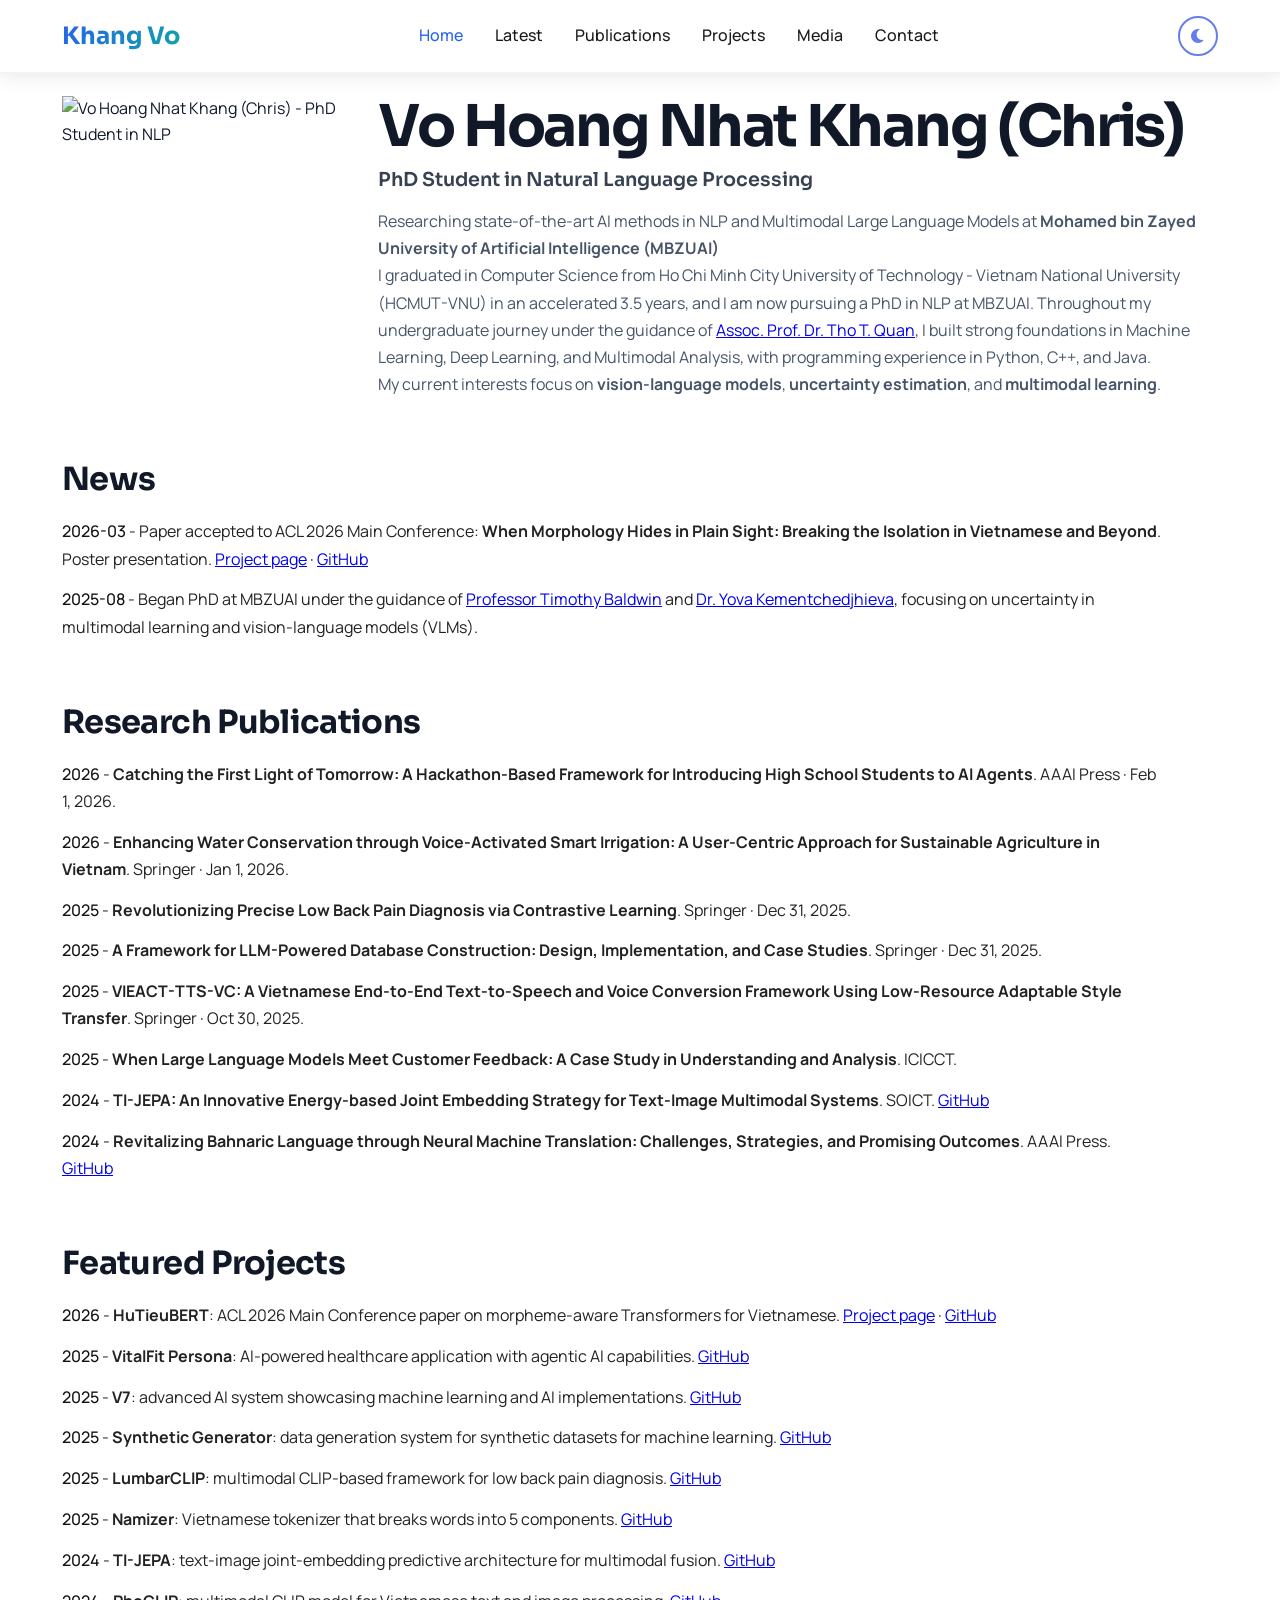
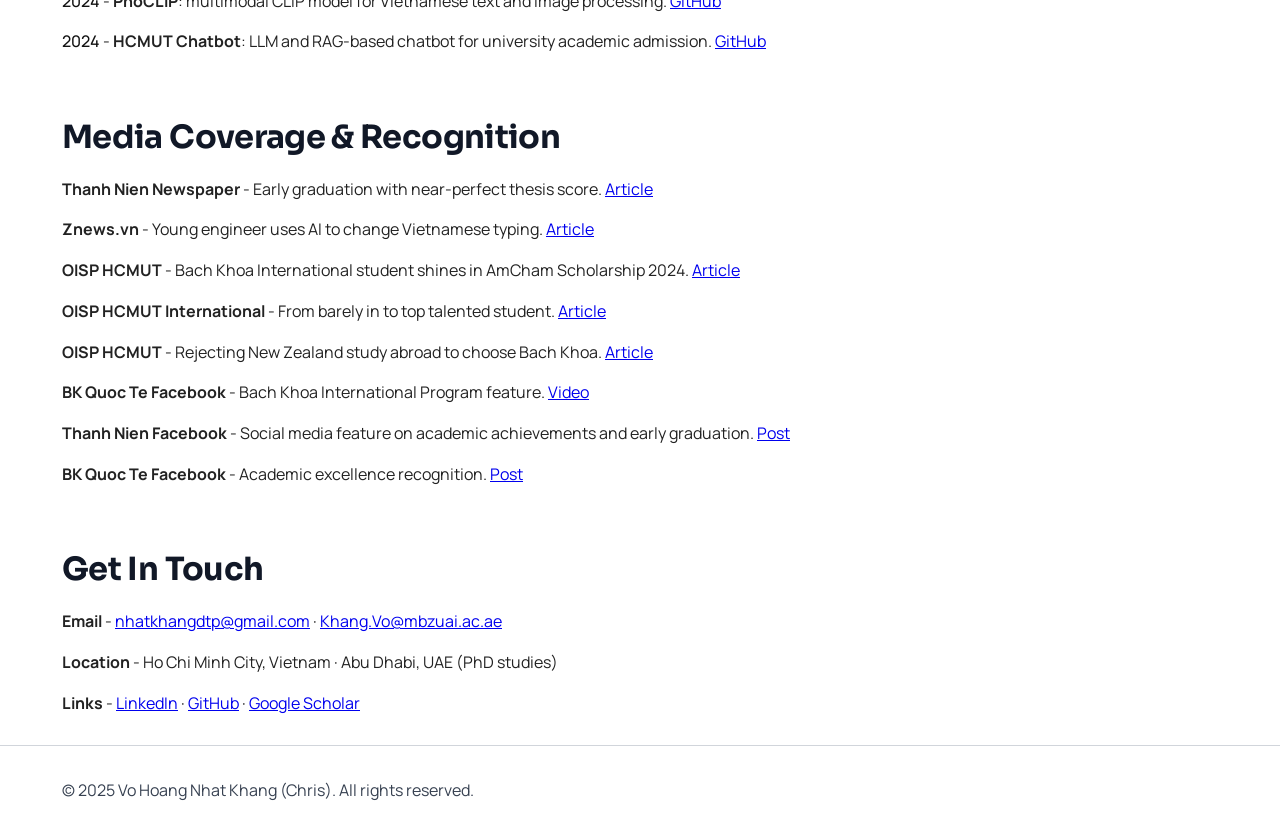
==== index.html @ 2b17ecf1 "delete: styles" ====
<!DOCTYPE html>
<html lang="en">
<head>
    <meta charset="UTF-8">
    <meta name="viewport" content="width=device-width, initial-scale=1.0">
    <title>Vo Hoang Nhat Khang (Chris) - PhD Student in NLP</title>
    <meta name="description" content="PhD Student in Natural Language Processing at MBZUAI. Research in NLP, Multimodal AI, and Large Language Models.">
    
    <!-- Favicon -->
    <link rel="icon" type="image/svg+xml" href="favicon.svg">
    <link rel="icon" type="image/x-icon" href="favicon.ico">
    <link rel="apple-touch-icon" href="favicon.svg">
    <link rel="stylesheet" href="assets/css/styles.css?v=20260411a">
    <link href="https://fonts.googleapis.com/css2?family=Manrope:wght@400;500;600;700;800&family=Sora:wght@500;600;700;800&display=swap" rel="stylesheet">
    <link rel="stylesheet" href="https://cdnjs.cloudflare.com/ajax/libs/font-awesome/6.0.0/css/all.min.css">
</head>
<body>
    <!-- Scroll Progress Bar -->
    <div class="scroll-progress">
        <div class="scroll-progress-bar"></div>
    </div>

    <!-- Navigation -->
    <nav class="navbar">
        <div class="nav-container">
            <div class="nav-logo">
                <a href="#home">Khang Vo</a>
            </div>
            <ul class="nav-menu">
                <li><a href="#home">Home</a></li>
                <li><a href="#latest">Latest</a></li>
                <li><a href="#publications">Publications</a></li>
                <li><a href="#projects">Projects</a></li>
                <li><a href="#media">Media</a></li>
                <li><a href="#contact">Contact</a></li>
            </ul>
            <div class="nav-controls">
                <button class="theme-toggle" id="theme-toggle" aria-label="Toggle dark mode" title="Toggle dark mode">
                    <i class="fas fa-moon"></i>
                </button>
                <div class="hamburger">
                    <span></span>
                    <span></span>
                    <span></span>
                </div>
            </div>
        </div>
    </nav>

    <!-- Hero Section -->
    <section id="home" class="hero">
        <div class="animated-bg"></div>
        <div class="floating-particles"></div>
        <div class="hero-container">
            <div class="hero-image">
                <div class="avatar-container">
                    <img src="assets/img/images/avatar.jpg" alt="Vo Hoang Nhat Khang (Chris) - PhD Student in NLP" class="hero-avatar">
                    <div class="avatar-glow"></div>
                </div>
            </div>
            <div class="hero-content hero-content-panel">
                <h1 class="hero-title" data-text="Vo Hoang Nhat Khang (Chris)">Vo Hoang Nhat Khang (Chris)</h1>
                <h2 class="hero-subtitle">PhD Student in Natural Language Processing</h2>
                <p class="hero-description">
                    Researching state-of-the-art AI methods in NLP and Multimodal Large Language Models at 
                    <strong>Mohamed bin Zayed University of Artificial Intelligence (MBZUAI)</strong>
                </p>
                <p class="hero-description">
                    I graduated in Computer Science from Ho Chi Minh City University of Technology - Vietnam National University
                    (HCMUT-VNU) in an accelerated 3.5 years, and I am now pursuing a PhD in NLP at MBZUAI.
                    Throughout my undergraduate journey under the guidance of
                    <a href="https://ieeexplore.ieee.org/author/37540326900" target="_blank" rel="noopener">Assoc. Prof. Dr. Tho T. Quan</a>,
                    I built strong foundations in Machine Learning, Deep Learning, and Multimodal Analysis, with programming experience in Python, C++, and Java.
                </p>
                <p class="hero-description">
                    My current interests focus on <strong>vision-language models</strong>, <strong>uncertainty estimation</strong>,
                    and <strong>multimodal learning</strong>.
                </p>
            </div>
        </div>
    </section>

    <!-- Latest Section -->
    <section id="latest" class="latest">
        <div class="container">
            <h2 class="section-title">News</h2>
            <div class="latest-list">
                <p class="latest-line"><span class="latest-date">2026-03</span> - Paper accepted to ACL 2026 Main Conference: <strong>When Morphology Hides in Plain Sight: Breaking the Isolation in Vietnamese and Beyond</strong>. Poster presentation. <a href="projects/hutieubert.html">Project page</a> · <a href="https://github.com/nhatkhangcs/HuTieuBERT" target="_blank" rel="noopener">GitHub</a></p>
                <p class="latest-line"><span class="latest-date">2025-08</span> - Began PhD at MBZUAI under the guidance of <a href="https://mbzuai.ac.ae/study/faculty/timothy-baldwin/" target="_blank" rel="noopener">Professor Timothy Baldwin</a> and <a href="https://mbzuai.ac.ae/study/faculty/yova-kementchedjhieva/" target="_blank" rel="noopener">Dr. Yova Kementchedjhieva</a>, focusing on uncertainty in multimodal learning and vision-language models (VLMs).</p>
            </div>
        </div>
    </section>

    <!-- Publications Section -->
    <section id="publications" class="publications">
        <div class="container">
            <h2 class="section-title">Research Publications</h2>
            <div class="simple-list">
                <p class="simple-line"><span class="simple-date">2026</span> - <strong>Catching the First Light of Tomorrow: A Hackathon-Based Framework for Introducing High School Students to AI Agents</strong>. AAAI Press · Feb 1, 2026.</p>
                <p class="simple-line"><span class="simple-date">2026</span> - <strong>Enhancing Water Conservation through Voice-Activated Smart Irrigation: A User-Centric Approach for Sustainable Agriculture in Vietnam</strong>. Springer · Jan 1, 2026.</p>
                <p class="simple-line"><span class="simple-date">2025</span> - <strong>Revolutionizing Precise Low Back Pain Diagnosis via Contrastive Learning</strong>. Springer · Dec 31, 2025.</p>
                <p class="simple-line"><span class="simple-date">2025</span> - <strong>A Framework for LLM-Powered Database Construction: Design, Implementation, and Case Studies</strong>. Springer · Dec 31, 2025.</p>
                <p class="simple-line"><span class="simple-date">2025</span> - <strong>VIEACT-TTS-VC: A Vietnamese End-to-End Text-to-Speech and Voice Conversion Framework Using Low-Resource Adaptable Style Transfer</strong>. Springer · Oct 30, 2025.</p>
                <p class="simple-line"><span class="simple-date">2025</span> - <strong>When Large Language Models Meet Customer Feedback: A Case Study in Understanding and Analysis</strong>. ICICCT.</p>
                <p class="simple-line"><span class="simple-date">2024</span> - <strong>TI-JEPA: An Innovative Energy-based Joint Embedding Strategy for Text-Image Multimodal Systems</strong>. SOICT. <a href="https://github.com/nhatkhangcs/tijepa" target="_blank" rel="noopener">GitHub</a></p>
                <p class="simple-line"><span class="simple-date">2024</span> - <strong>Revitalizing Bahnaric Language through Neural Machine Translation: Challenges, Strategies, and Promising Outcomes</strong>. AAAI Press. <a href="https://github.com/nhatkhangcs/BARTViBa" target="_blank" rel="noopener">GitHub</a></p>
            </div>
        </div>
    </section>

    <!-- Projects Section -->
    <section id="projects" class="projects">
        <div class="container">
            <h2 class="section-title">Featured Projects</h2>
            <div class="simple-list">
                <p class="simple-line"><span class="simple-date">2026</span> - <strong>HuTieuBERT</strong>: ACL 2026 Main Conference paper on morpheme-aware Transformers for Vietnamese. <a href="projects/hutieubert.html">Project page</a> · <a href="https://github.com/nhatkhangcs/HuTieuBERT" target="_blank" rel="noopener">GitHub</a></p>
                <p class="simple-line"><span class="simple-date">2025</span> - <strong>VitalFit Persona</strong>: AI-powered healthcare application with agentic AI capabilities. <a href="https://github.com/nhatkhangcs/vitalfit-persona" target="_blank" rel="noopener">GitHub</a></p>
                <p class="simple-line"><span class="simple-date">2025</span> - <strong>V7</strong>: advanced AI system showcasing machine learning and AI implementations. <a href="https://github.com/nhatkhangcs/v7" target="_blank" rel="noopener">GitHub</a></p>
                <p class="simple-line"><span class="simple-date">2025</span> - <strong>Synthetic Generator</strong>: data generation system for synthetic datasets for machine learning. <a href="https://github.com/nhatkhangcs/synthetic_generator" target="_blank" rel="noopener">GitHub</a></p>
                <p class="simple-line"><span class="simple-date">2025</span> - <strong>LumbarCLIP</strong>: multimodal CLIP-based framework for low back pain diagnosis. <a href="https://github.com/nhatkhangcs/Lumbar-MedCLIP.git" target="_blank" rel="noopener">GitHub</a></p>
                <p class="simple-line"><span class="simple-date">2025</span> - <strong>Namizer</strong>: Vietnamese tokenizer that breaks words into 5 components. <a href="https://github.com/nhatkhangcs/namizer" target="_blank" rel="noopener">GitHub</a></p>
                <p class="simple-line"><span class="simple-date">2024</span> - <strong>TI-JEPA</strong>: text-image joint-embedding predictive architecture for multimodal fusion. <a href="https://github.com/nhatkhangcs/tijepa" target="_blank" rel="noopener">GitHub</a></p>
                <p class="simple-line"><span class="simple-date">2024</span> - <strong>PhoCLIP</strong>: multimodal CLIP model for Vietnamese text and image processing. <a href="https://github.com/nhatkhangcs/PhoCLIP.git" target="_blank" rel="noopener">GitHub</a></p>
                <p class="simple-line"><span class="simple-date">2024</span> - <strong>HCMUT Chatbot</strong>: LLM and RAG-based chatbot for university academic admission. <a href="https://github.com/nhatkhangcs/hcmut-chatbot.git" target="_blank" rel="noopener">GitHub</a></p>
            </div>
        </div>
    </section>

    <!-- Media Coverage Section -->
    <section id="media" class="media">
        <div class="container">
            <h2 class="section-title">Media Coverage & Recognition</h2>
            <div class="simple-list">
                <p class="simple-line"><strong>Thanh Nien Newspaper</strong> - Early graduation with near-perfect thesis score. <a href="https://thanhnien.vn/bi-quyet-tot-nghiep-som-voi-diem-luan-van-gan-tuyet-doi-cua-nam-sinh-bach-khoa-185250327191048008.htm" target="_blank" rel="noopener">Article</a></p>
                <p class="simple-line"><strong>Znews.vn</strong> - Young engineer uses AI to change Vietnamese typing. <a href="https://znews.vn/ky-su-tre-dung-ai-thay-doi-cach-go-tieng-viet-post1552246.html" target="_blank" rel="noopener">Article</a></p>
                <p class="simple-line"><strong>OISP HCMUT</strong> - Bach Khoa International student shines in AmCham Scholarship 2024. <a href="https://oisp.hcmut.edu.vn/cuoc-song-sinh-vien/sv-bach-khoa-quoc-te-toa-sang-chinh-phuc-hoc-bong-amcham-danh-gia-2024.html" target="_blank" rel="noopener">Article</a></p>
                <p class="simple-line"><strong>OISP HCMUT International</strong> - From barely in to top talented student. <a href="https://oisp.hcmut.edu.vn/en/featured/hcmut-last-minute-miracle-from-barely-in-to-top-talented-student.html" target="_blank" rel="noopener">Article</a></p>
                <p class="simple-line"><strong>OISP HCMUT</strong> - Rejecting New Zealand study abroad to choose Bach Khoa. <a href="https://oisp.hcmut.edu.vn/cuoc-song-sinh-vien/hoc-thuat-nghien-cuu-khoa-hoc/tu-choi-du-hoc-new-zealand-de-chon-hoc-bach-khoa.html" target="_blank" rel="noopener">Article</a></p>
                <p class="simple-line"><strong>BK Quoc Te Facebook</strong> - Bach Khoa International Program feature. <a href="https://www.facebook.com/bkquocte/videos/694291076817253" target="_blank" rel="noopener">Video</a></p>
                <p class="simple-line"><strong>Thanh Nien Facebook</strong> - Social media feature on academic achievements and early graduation. <a href="https://www.facebook.com/thanhnien/posts/pfbid02F6yN18sy3jfau5hc3PH6B5ryKMwdn1nfEK9CAxEwQJbZU9UdMbwHNqdnLcu3AoxRl" target="_blank" rel="noopener">Post</a></p>
                <p class="simple-line"><strong>BK Quoc Te Facebook</strong> - Academic excellence recognition. <a href="https://www.facebook.com/bkquocte/posts/pfbid02t2pxY7YS5hysxiBxfnH1YT3h8VyM76dcbBNTHwae6WWnLoP6AqRNwxEfW4KBEo4Ml" target="_blank" rel="noopener">Post</a></p>
            </div>
        </div>
    </section>


    <!-- Contact Section -->
    <section id="contact" class="contact">
        <div class="container">
            <h2 class="section-title">Get In Touch</h2>
            <div class="simple-list">
                <p class="simple-line"><strong>Email</strong> - <a href="mailto:nhatkhangdtp@gmail.com">nhatkhangdtp@gmail.com</a> · <a href="mailto:Khang.Vo@mbzuai.ac.ae">Khang.Vo@mbzuai.ac.ae</a></p>
                <p class="simple-line"><strong>Location</strong> - Ho Chi Minh City, Vietnam · Abu Dhabi, UAE (PhD studies)</p>
                <p class="simple-line"><strong>Links</strong> - <a href="https://linkedin.com/in/khangchris/" target="_blank" rel="noopener">LinkedIn</a> · <a href="https://github.com/nhatkhangcs" target="_blank" rel="noopener">GitHub</a> · <a href="https://scholar.google.com/citations?user=BDpLfNUAAAAJ&hl=en" target="_blank" rel="noopener">Google Scholar</a></p>
            </div>
        </div>
    </section>

    <!-- Footer -->
    <footer class="footer">
        <div class="container">
            <div class="footer-content">
                <p>&copy; 2025 Vo Hoang Nhat Khang (Chris). All rights reserved.</p>
            </div>
        </div>
    </footer>

    <script src="assets/js/script.js"></script>
</body>
</html>
---- assets/css/styles.css ----
/* Extracted from inline iframe styles */
.embedded-map {
    border: 0;
    border-radius: 12px;
}
/* Reset and Base Styles */
* {
    margin: 0;
    padding: 0;
    box-sizing: border-box;
}

html {
    scroll-behavior: smooth;
}

body {
    font-family: 'Inter', -apple-system, BlinkMacSystemFont, 'Segoe UI', Roboto, sans-serif;
    line-height: 1.6;
    color: #333;
    background-color: #ffffff;
    transition: all 0.3s ease;
}

/* Dark Mode Styles */
body.dark-mode {
    background-color: #0a0a0a;
    color: #e8e8e8;
}

body.dark-mode .navbar {
    background: #000000 !important;
    box-shadow: 0 2px 20px rgba(0, 0, 0, 0.8) !important;
    border-bottom: 1px solid #555 !important;
    -webkit-backdrop-filter: none !important;
    backdrop-filter: none !important;
}

body.dark-mode .nav-logo a {
    color: #ffffff !important;
    text-shadow: 0 2px 4px rgba(0, 0, 0, 0.8), 0 0 8px rgba(255, 255, 255, 0.3);
    font-weight: 700;
    letter-spacing: 0.5px;
}

body.dark-mode .nav-menu a {
    color: #ffffff;
    text-shadow: 0 1px 2px rgba(0, 0, 0, 0.3);
}

body.dark-mode .nav-menu a:hover {
    color: #667eea;
    text-shadow: 0 1px 2px rgba(0, 0, 0, 0.5);
}

body.dark-mode .hamburger span {
    background: #ffffff;
    box-shadow: 0 1px 2px rgba(0, 0, 0, 0.3);
}

body.dark-mode .nav-menu {
    background-color: #1a1a1a;
    box-shadow: 0 10px 27px rgba(0, 0, 0, 0.3);
}

body.dark-mode .theme-toggle {
    border-color: #667eea;
    color: #667eea;
}

body.dark-mode .theme-toggle:hover {
    background: #667eea;
    color: #0a0a0a;
}

/* Hero Section Dark Mode */
body.dark-mode .hero {
    background: linear-gradient(135deg, #1a1a1a 0%, #2d2d2d 100%);
}

body.dark-mode .hero-title {
    color: #e8e8e8;
    background: linear-gradient(135deg, #667eea 0%, #764ba2 100%);
    -webkit-background-clip: text;
    -webkit-text-fill-color: transparent;
    background-clip: text;
}

body.dark-mode .hero-subtitle {
    color: #667eea;
}

body.dark-mode .hero-description {
    color: #b8b8b8;
}

body.dark-mode .hero-description strong {
    color: #e8e8e8;
}

body.dark-mode .hero-location .location-info {
    background: rgba(102, 126, 234, 0.15);
    border-color: rgba(102, 126, 234, 0.3);
}

body.dark-mode .hero-location .location-info:hover {
    background: rgba(102, 126, 234, 0.2);
    box-shadow: 0 8px 25px rgba(102, 126, 234, 0.3);
}

body.dark-mode .hero-location .location-info i {
    color: #667eea;
}

body.dark-mode .hero-location .location-info span {
    color: #e8e8e8;
}

/* Section Titles */
body.dark-mode .section-title {
    color: #e8e8e8;
}

body.dark-mode .section-subtitle {
    color: #b8b8b8;
}

/* About Section */
body.dark-mode .about {
    background: #0f0f0f;
}

body.dark-mode .about-text p {
    color: #b8b8b8;
}

body.dark-mode .about-text strong {
    color: #e8e8e8;
}

body.dark-mode .detail-item {
    background: #1a1a1a;
    border-left-color: #667eea;
}

body.dark-mode .detail-item h4 {
    color: #e8e8e8;
}

body.dark-mode .detail-item p {
    color: #b8b8b8;
}

body.dark-mode .detail-item i {
    color: #667eea;
}

/* Research Section */
body.dark-mode .research {
    background: #0a0a0a;
}

body.dark-mode .research-card {
    background: #1a1a1a;
    border-color: #333;
    box-shadow: 0 4px 20px rgba(0, 0, 0, 0.3);
}

body.dark-mode .research-card:hover {
    box-shadow: 0 8px 30px rgba(0, 0, 0, 0.5);
}

body.dark-mode .research-card h3 {
    color: #e8e8e8;
}

body.dark-mode .research-card p {
    color: #b8b8b8;
}

/* Publications Section */
body.dark-mode .publications {
    background: #0f0f0f;
}

body.dark-mode .publication-item {
    background: #1a1a1a;
    border-left-color: #667eea;
}

body.dark-mode .publication-content h3 {
    color: #e8e8e8;
}

body.dark-mode .publication-authors {
    color: #667eea;
}

body.dark-mode .publication-venue {
    color: #b8b8b8;
}

body.dark-mode .publication-description {
    color: #b8b8b8;
}

body.dark-mode .publication-year {
    background: linear-gradient(135deg, #667eea 0%, #764ba2 100%);
    color: #0a0a0a;
}

/* Projects Section */
body.dark-mode .projects {
    background: #0a0a0a;
}

body.dark-mode .project-card {
    background: #1a1a1a;
    border-color: #333;
    box-shadow: 0 4px 20px rgba(0, 0, 0, 0.3);
}

body.dark-mode .project-card:hover {
    box-shadow: 0 8px 30px rgba(0, 0, 0, 0.5);
}

body.dark-mode .project-header h3 {
    color: #e8e8e8;
}

body.dark-mode .project-description {
    color: #b8b8b8;
}

body.dark-mode .project-year {
    background: #667eea;
    color: #0a0a0a;
}

body.dark-mode .tech-tag {
    background: #2a2a2a;
    color: #667eea;
}

body.dark-mode .project-link {
    color: #667eea;
}

body.dark-mode .project-link:hover {
    color: #764ba2;
}

/* Educational Section */
body.dark-mode .educational {
    background: #0f0f0f;
}

body.dark-mode .educational-card {
    background: #1a1a1a;
    border-color: #333;
    border-left-color: #28a745;
}

body.dark-mode .educational-card:hover {
    background: #1f1f1f;
}

body.dark-mode .educational-header h3 {
    color: #e8e8e8;
}

body.dark-mode .educational-description {
    color: #b8b8b8;
}

body.dark-mode .educational-type {
    background: #28a745;
    color: #0a0a0a;
}

body.dark-mode .topic-tag {
    background: #1a3d1a;
    color: #28a745;
}

body.dark-mode .educational-link {
    color: #28a745;
}

body.dark-mode .educational-link:hover {
    color: #1e7e34;
}

/* Media Section */
body.dark-mode .media {
    background: #0a0a0a;
}

body.dark-mode .media-category h3 {
    color: #e8e8e8;
    border-bottom-color: #667eea;
}

body.dark-mode .media-item {
    background: #1a1a1a;
    border-left-color: #667eea;
    box-shadow: 0 4px 15px rgba(0, 0, 0, 0.3);
}

body.dark-mode .media-item:hover {
    box-shadow: 0 8px 25px rgba(0, 0, 0, 0.5);
}

body.dark-mode .media-content h4 {
    color: #e8e8e8;
}

body.dark-mode .media-source {
    color: #667eea;
}

body.dark-mode .media-description {
    color: #b8b8b8;
}

body.dark-mode .media-link {
    color: #667eea;
}

body.dark-mode .media-link:hover {
    color: #764ba2;
}

/* Location Section */
body.dark-mode .location {
    background: #0f0f0f;
}

body.dark-mode .location-info h3 {
    color: #e8e8e8;
}

body.dark-mode .location-address {
    color: #667eea;
}

body.dark-mode .location-description {
    color: #b8b8b8;
}

body.dark-mode .location-details .detail-item {
    background: #1a1a1a;
    box-shadow: 0 4px 15px rgba(0, 0, 0, 0.3);
}

body.dark-mode .location-details .detail-item:hover {
    box-shadow: 0 8px 25px rgba(0, 0, 0, 0.5);
}

body.dark-mode .location-details .detail-item i {
    color: #667eea;
}

/* Contact Section */
body.dark-mode .contact {
    background: #0f0f0f;
}

body.dark-mode .contact-item {
    background: #1a1a1a;
    border-left-color: #667eea;
}

body.dark-mode .contact-item h4 {
    color: #e8e8e8;
}

body.dark-mode .contact-item p {
    color: #b8b8b8;
}

body.dark-mode .contact-item a {
    color: #667eea;
}

body.dark-mode .contact-item a:hover {
    color: #764ba2;
}

body.dark-mode .contact-item i {
    color: #667eea;
}

body.dark-mode .social-link {
    background: #1a1a1a;
    color: #e8e8e8;
    border-color: #333;
}

body.dark-mode .social-link:hover {
    background: #667eea;
    color: #0a0a0a;
}

/* Footer */
body.dark-mode .footer {
    background: #0a0a0a;
    color: #b8b8b8;
    border-top: 1px solid #333;
}

/* Buttons */
body.dark-mode .btn-primary {
    background: linear-gradient(135deg, #667eea 0%, #764ba2 100%);
    color: #0a0a0a;
    box-shadow: 0 4px 15px rgba(102, 126, 234, 0.3);
}

body.dark-mode .btn-primary:hover {
    box-shadow: 0 6px 20px rgba(102, 126, 234, 0.5);
}

body.dark-mode .btn-secondary {
    background: transparent;
    color: #667eea;
    border-color: #667eea;
}

body.dark-mode .btn-secondary:hover {
    background: #667eea;
    color: #0a0a0a;
}

/* Scroll Progress */
body.dark-mode .scroll-progress {
    background: rgba(0, 0, 0, 0.5);
}

body.dark-mode .scroll-progress-bar {
    background: linear-gradient(135deg, #000000 0%, #1a1a1a 100%);
    box-shadow: 0 0 15px rgba(0, 0, 0, 0.8);
}

/* Scroll to Top Button */
body.dark-mode .scroll-to-top {
    background: linear-gradient(135deg, #667eea 0%, #764ba2 100%);
    color: #0a0a0a;
    box-shadow: 0 4px 15px rgba(102, 126, 234, 0.4);
}

body.dark-mode .scroll-to-top:hover {
    box-shadow: 0 6px 20px rgba(102, 126, 234, 0.6);
}

/* Scroll Progress Bar */
.scroll-progress {
    position: fixed;
    top: 0;
    left: 0;
    width: 100%;
    height: 4px;
    background: rgba(102, 126, 234, 0.1);
    z-index: 9999;
}

.scroll-progress-bar {
    height: 100%;
    background: linear-gradient(135deg, #667eea 0%, #764ba2 100%);
    width: 0%;
    transition: width 0.1s ease;
}

.container {
    max-width: 1440px;
    margin: 0 auto;
    padding: 0 12px;
}

/* Typography */
.section-title {
    font-size: 2.5rem;
    font-weight: 700;
    text-align: center;
    margin-bottom: 3rem;
    color: #1a1a1a;
    position: relative;
}

.section-title::after {
    content: '';
    position: absolute;
    bottom: -10px;
    left: 50%;
    transform: translateX(-50%);
    width: 60px;
    height: 4px;
    background: linear-gradient(135deg, #667eea 0%, #764ba2 100%);
    border-radius: 2px;
}

/* Latest Section */
.latest {
    padding: 80px 0;
    background: #ffffff;
}

.latest-list {
    display: grid;
    gap: 0.85rem;
    max-width: 1100px;
}

.latest-line {
    margin: 0;
    font-size: 1rem;
    line-height: 1.7;
    color: #222;
}

.latest-date {
    font-weight: 500;
    color: #111;
}

.simple-list {
    display: grid;
    gap: 0.85rem;
    max-width: 1100px;
}

.simple-line {
    margin: 0;
    font-size: 1rem;
    line-height: 1.7;
    color: #222;
}

.simple-date {
    font-weight: 500;
    color: #111;
}

.about-content,
.research-grid,
.publications-content,
.contact-content {
    display: block;
}

.about-details,
.contact-info,
.social-links {
    margin-top: 1.25rem;
}

.section-subtitle {
    text-align: left;
    margin-left: 0;
    margin-right: 0;
    max-width: none;
    margin-bottom: 1.25rem;
}

/* Dark Mode - Latest */
body.dark-mode .latest {
    background: #0f0f0f;
}

body.dark-mode .latest-line {
    color: #e8e8e8;
}

body.dark-mode .latest-date {
    color: #e8e8e8;
}

body.dark-mode .simple-line,
body.dark-mode .simple-date {
    color: #e8e8e8;
}

.hero-container {
    display: grid;
    grid-template-columns: 260px minmax(0, 1fr);
    gap: 1.5rem;
    align-items: center;
}

.hero-image {
    order: 0;
    align-items: flex-start;
}

.hero-content {
    order: 1;
}

.hero-avatar {
    width: 240px;
    height: 240px;
    border-radius: 0;
    border: 0;
    object-fit: cover;
    box-shadow: none;
}

.hero-title {
    font-size: clamp(2.4rem, 5vw, 4rem);
    margin-bottom: 0.4rem;
}

.hero-subtitle {
    font-size: 1.35rem;
    margin-bottom: 1rem;
}

.hero-description {
    max-width: 760px;
    font-size: 1.05rem;
}

.hero-affiliation-row,
.hero-chips,
.hero-route,
.hero-map {
    display: none;
}

@media (max-width: 900px) {
    .hero-container {
        grid-template-columns: 1fr;
        gap: 1rem;
    }

    .hero-image {
        justify-content: flex-start;
    }

    .hero-avatar {
        width: 180px;
        height: 180px;
        border-radius: 0;
    }
}

/* Minimal Academic Style Overrides */
body {
    font-family: 'Manrope', -apple-system, BlinkMacSystemFont, 'Segoe UI', sans-serif;
    color: #222;
    background: #ffffff;
}

.scroll-progress,
.animated-bg,
.floating-particles,
.avatar-glow {
    display: none;
}

.navbar {
    background: #ffffff;
    -webkit-backdrop-filter: none;
    backdrop-filter: none;
    box-shadow: none;
    border-bottom: 1px solid #e5e7eb;
}

.nav-logo a {
    background: none;
    -webkit-text-fill-color: initial;
    color: #111827;
}

.nav-menu a::after {
    display: none;
}

.theme-toggle {
    border: 1px solid #d1d5db;
    color: #4b5563;
    border-radius: 8px;
}

.theme-toggle:hover {
    background: #f3f4f6;
    color: #111827;
    transform: none;
}

.hero {
    min-height: auto;
    padding: 110px 0 40px;
    background: #ffffff;
}

.hero-container {
    gap: 2rem;
    align-items: start;
}

.hero-content-panel,
.hero-location .location-info,
.detail-item,
.research-card,
.publication-item,
.project-card,
.educational-card,
.media-item,
.contact-item,
.social-link {
    background: transparent;
    box-shadow: none;
    border-radius: 0;
}

.hero-content-panel {
    padding: 0;
    border: 0;
}

.hero-title {
    background: none;
    -webkit-text-fill-color: initial;
    color: #111827;
    letter-spacing: -0.04em;
}

.hero-subtitle {
    color: #374151;
}

.hero-description,
.about-text p,
.publication-description,
.project-description,
.educational-description,
.media-description,
.contact-item p {
    color: #4b5563;
}

.hero-chip,
.project-year,
.tech-tag,
.topic-tag,
.educational-type {
    background: transparent;
    color: #374151;
    border: 1px solid #d1d5db;
}

.hero-location .location-info,
.detail-item,
.publication-item,
.project-card,
.educational-card,
.media-item,
.contact-item,
.social-link {
    border: 0;
    padding-left: 0;
}

.project-card:hover,
.research-card:hover,
.educational-card:hover,
.media-item:hover,
.social-link:hover {
    transform: none;
    box-shadow: none;
    background: transparent;
}

.hero-map {
    display: none;
}

.avatar-container {
    box-shadow: none;
}

.hero-avatar {
    border-radius: 12px;
}

.section-title {
    text-align: left;
    font-size: 2rem;
    margin-bottom: 1rem;
    color: #111827;
}

.section-title::after {
    display: none;
}

section,
.latest,
.about,
.research,
.publications,
.projects,
.educational,
.media,
.contact {
    background: #ffffff;
    padding-top: 40px;
    padding-bottom: 40px;
}

.research-card,
.project-card,
.educational-card,
.media-item,
.publication-item,
.contact-item {
    padding: 0.4rem 0;
}

.projects-grid,
.media-grid {
    gap: 0.75rem;
}

.publication-year {
    background: transparent;
    color: #4b5563;
    padding: 0;
}

.footer {
    background: #ffffff;
    border-top: 0;
}

body.dark-mode .navbar,
body.dark-mode .hero,
body.dark-mode .latest,
body.dark-mode .about,
body.dark-mode .research,
body.dark-mode .publications,
body.dark-mode .projects,
body.dark-mode .educational,
body.dark-mode .media,
body.dark-mode .contact,
body.dark-mode .footer {
    background: #0a0a0a !important;
}

body.dark-mode .nav-logo a,
body.dark-mode .section-title,
body.dark-mode .hero-title,
body.dark-mode .detail-item h4,
body.dark-mode .research-card h3,
body.dark-mode .publication-content h3,
body.dark-mode .project-header h3,
body.dark-mode .educational-header h3,
body.dark-mode .media-content h4,
body.dark-mode .contact-item h4 {
    color: #f3f4f6 !important;
    text-shadow: none !important;
}

body.dark-mode .hero-content-panel,
body.dark-mode .hero-location .location-info,
body.dark-mode .detail-item,
body.dark-mode .research-card,
body.dark-mode .publication-item,
body.dark-mode .project-card,
body.dark-mode .educational-card,
body.dark-mode .media-item,
body.dark-mode .contact-item,
body.dark-mode .social-link {
    background: transparent !important;
    box-shadow: none !important;
    border-color: transparent !important;
}

/* Navigation */
.navbar {
    position: fixed;
    top: 0;
    width: 100%;
    background: rgba(255, 255, 255, 0.95);
    -webkit-backdrop-filter: blur(10px);
    backdrop-filter: blur(10px);
    z-index: 1000;
    padding: 1rem 0;
    transition: all 0.3s ease;
    box-shadow: 0 2px 20px rgba(0, 0, 0, 0.1);
}

.nav-container {
    max-width: 1440px;
    margin: 0 auto;
    padding: 0 20px;
    display: flex;
    justify-content: space-between;
    align-items: center;
}

.nav-logo a {
    font-size: 1.5rem;
    font-weight: 700;
    color: #1a1a1a;
    text-decoration: none;
    background: linear-gradient(135deg, #667eea 0%, #764ba2 100%);
    -webkit-background-clip: text;
    -webkit-text-fill-color: transparent;
    background-clip: text;
}

.nav-menu {
    display: flex;
    list-style: none;
    gap: 2rem;
}

.nav-menu a {
    text-decoration: none;
    color: #1a1a1a;
    font-weight: 500;
    transition: color 0.3s ease;
    position: relative;
}

.nav-menu a:hover {
    color: #667eea;
}

.nav-menu a::after {
    content: '';
    position: absolute;
    bottom: -5px;
    left: 0;
    width: 0;
    height: 2px;
    background: linear-gradient(135deg, #667eea 0%, #764ba2 100%);
    transition: width 0.3s ease;
}

.nav-menu a:hover::after {
    width: 100%;
}

.nav-controls {
    display: flex;
    align-items: center;
    gap: 1rem;
}

.theme-toggle {
    background: none;
    border: 2px solid #667eea;
    color: #667eea;
    width: 40px;
    height: 40px;
    border-radius: 50%;
    cursor: pointer;
    display: flex;
    align-items: center;
    justify-content: center;
    transition: all 0.3s ease;
    font-size: 1rem;
}

.theme-toggle:hover {
    background: #667eea;
    color: white;
    transform: scale(1.1);
}

.hamburger {
    display: none;
    flex-direction: column;
    cursor: pointer;
}

.hamburger span {
    width: 25px;
    height: 3px;
    background: #1a1a1a;
    margin: 3px 0;
    transition: 0.3s;
}

/* Hero Section */
.hero {
    padding: 120px 0 80px;
    background: linear-gradient(135deg, #f5f7fa 0%, #c3cfe2 100%);
    min-height: 100vh;
    display: flex;
    align-items: center;
    position: relative;
    overflow: hidden;
}

/* Animated Background */
.animated-bg {
    position: absolute;
    top: 0;
    left: 0;
    width: 100%;
    height: 100%;
    background: linear-gradient(-45deg, #667eea, #764ba2, #f093fb, #f5576c, #4facfe, #00f2fe);
    background-size: 400% 400%;
    animation: gradientShift 15s ease infinite;
    opacity: 0.1;
    z-index: 1;
}

@keyframes gradientShift {
    0% { background-position: 0% 50%; }
    50% { background-position: 100% 50%; }
    100% { background-position: 0% 50%; }
}

/* Floating Particles */
.floating-particles {
    position: absolute;
    top: 0;
    left: 0;
    width: 100%;
    height: 100%;
    z-index: 2;
    pointer-events: none;
}

.particle {
    position: absolute;
    background: rgba(102, 126, 234, 0.1);
    border-radius: 50%;
    animation: float 6s ease-in-out infinite;
}

.particle:nth-child(1) { width: 10px; height: 10px; left: 10%; animation-delay: 0s; }
.particle:nth-child(2) { width: 15px; height: 15px; left: 20%; animation-delay: 2s; }
.particle:nth-child(3) { width: 8px; height: 8px; left: 30%; animation-delay: 4s; }
.particle:nth-child(4) { width: 12px; height: 12px; left: 40%; animation-delay: 1s; }
.particle:nth-child(5) { width: 6px; height: 6px; left: 50%; animation-delay: 3s; }
.particle:nth-child(6) { width: 14px; height: 14px; left: 60%; animation-delay: 5s; }
.particle:nth-child(7) { width: 9px; height: 9px; left: 70%; animation-delay: 2.5s; }
.particle:nth-child(8) { width: 11px; height: 11px; left: 80%; animation-delay: 4.5s; }
.particle:nth-child(9) { width: 7px; height: 7px; left: 90%; animation-delay: 1.5s; }

@keyframes float {
    0%, 100% { transform: translateY(100vh) rotate(0deg); opacity: 0; }
    10% { opacity: 1; }
    90% { opacity: 1; }
    50% { transform: translateY(-20vh) rotate(180deg); }
}

.hero-container {
    max-width: 1440px;
    margin: 0 auto;
    padding: 0 20px;
    display: grid;
    grid-template-columns: 1.35fr 0.65fr;
    gap: 2.5rem;
    align-items: center;
}

.hero-location {
    margin: 1.5rem 0;
}

.hero-location .location-info {
    display: flex;
    align-items: center;
    gap: 0.75rem;
    padding: 1rem 1.5rem;
    background: rgba(102, 126, 234, 0.1);
    border-radius: 12px;
    border: 1px solid rgba(102, 126, 234, 0.2);
    -webkit-backdrop-filter: blur(10px);
    backdrop-filter: blur(10px);
    transition: all 0.3s ease;
}

.hero-location .location-info:hover {
    background: rgba(102, 126, 234, 0.15);
    transform: translateY(-2px);
    box-shadow: 0 8px 25px rgba(102, 126, 234, 0.2);
}

.hero-location .location-info i {
    color: #667eea;
    font-size: 1.1rem;
}

.hero-location .location-info span {
    color: #333;
    font-weight: 500;
    font-size: 0.95rem;
}

.hero-image {
    display: flex;
    flex-direction: column;
    gap: 2rem;
    align-items: center;
}

.hero-map {
    width: 100%;
    max-width: 400px;
}

.hero-map .map-container {
    height: 250px;
    border-radius: 12px;
    overflow: hidden;
    box-shadow: 0 8px 30px rgba(0, 0, 0, 0.15);
    transition: all 0.3s ease;
}

.hero-map .map-container:hover {
    transform: translateY(-5px);
    box-shadow: 0 12px 40px rgba(0, 0, 0, 0.2);
}

.hero-title {
    font-size: 3.5rem;
    font-weight: 700;
    color: #1a1a1a;
    margin-bottom: 1rem;
    line-height: 1.2;
    position: relative;
    z-index: 3;
    background: linear-gradient(135deg, #667eea 0%, #764ba2 100%);
    -webkit-background-clip: text;
    -webkit-text-fill-color: transparent;
    background-clip: text;
    animation: titleGlow 3s ease-in-out infinite alternate;
}

@keyframes titleGlow {
    0% { filter: drop-shadow(0 0 5px rgba(102, 126, 234, 0.3)); }
    100% { filter: drop-shadow(0 0 20px rgba(102, 126, 234, 0.6)); }
}

.hero-subtitle {
    font-size: 1.5rem;
    font-weight: 600;
    color: #667eea;
    margin-bottom: 1.5rem;
}

.hero-description {
    font-size: 1.1rem;
    color: #666;
    margin-bottom: 2rem;
    line-height: 1.6;
}

.hero-buttons {
    display: flex;
    gap: 1rem;
    flex-wrap: wrap;
}

.btn {
    padding: 12px 24px;
    border-radius: 8px;
    text-decoration: none;
    font-weight: 600;
    transition: all 0.3s ease;
    display: inline-block;
    border: none;
    cursor: pointer;
}

.btn-primary {
    background: linear-gradient(135deg, #667eea 0%, #764ba2 100%);
    color: white;
    box-shadow: 0 4px 15px rgba(102, 126, 234, 0.4);
}

.btn-primary:hover {
    transform: translateY(-2px);
    box-shadow: 0 6px 20px rgba(102, 126, 234, 0.6);
}

.btn-secondary {
    background: transparent;
    color: #667eea;
    border: 2px solid #667eea;
}

.btn-secondary:hover {
    background: #667eea;
    color: white;
    transform: translateY(-2px);
}

.hero-image {
    display: flex;
    justify-content: center;
    align-items: center;
    position: relative;
    z-index: 3;
}

.avatar-container {
    position: relative;
    display: inline-block;
}

.hero-avatar {
    width: 300px;
    height: 300px;
    border-radius: 50%;
    object-fit: cover;
    box-shadow: 0 20px 40px rgba(102, 126, 234, 0.3);
    border: 4px solid white;
    transition: transform 0.3s ease, box-shadow 0.3s ease;
    position: relative;
    z-index: 2;
}

.hero-avatar:hover {
    transform: scale(1.05);
    box-shadow: 0 25px 50px rgba(102, 126, 234, 0.4);
}

.avatar-glow {
    position: absolute;
    top: -20px;
    left: -20px;
    right: -20px;
    bottom: -20px;
    border-radius: 50%;
    background: linear-gradient(135deg, #667eea, #764ba2, #f093fb, #f5576c);
    background-size: 400% 400%;
    animation: gradientShift 3s ease infinite;
    opacity: 0.3;
    z-index: 1;
    filter: blur(20px);
}

/* About Section */
.about {
    padding: 80px 0;
    background: #ffffff;
}

.about-content {
    display: grid;
    grid-template-columns: 2fr 1fr;
    gap: 4rem;
    align-items: start;
}

.about-text p {
    font-size: 1.1rem;
    color: #666;
    margin-bottom: 1.5rem;
    line-height: 1.7;
}

.about-details {
    display: flex;
    flex-direction: column;
    gap: 2rem;
}

.detail-item {
    display: flex;
    align-items: flex-start;
    gap: 1rem;
    padding: 1.5rem;
    background: #f8f9fa;
    border-radius: 12px;
    border-left: 4px solid #667eea;
}

.detail-item i {
    font-size: 1.5rem;
    color: #667eea;
    margin-top: 0.25rem;
}

.detail-item h4 {
    font-size: 1.1rem;
    font-weight: 600;
    color: #1a1a1a;
    margin-bottom: 0.5rem;
}

.detail-item p {
    color: #666;
    font-size: 0.95rem;
    line-height: 1.5;
}

/* Research Section */
.research {
    padding: 80px 0;
    background: #f8f9fa;
}

.research-grid {
    display: grid;
    grid-template-columns: repeat(auto-fit, minmax(280px, 1fr));
    gap: 2rem;
}

.research-card {
    background: white;
    padding: 2rem;
    border-radius: 16px;
    box-shadow: 0 4px 20px rgba(0, 0, 0, 0.1);
    transition: all 0.3s ease;
    border: 1px solid #e9ecef;
}

.research-card:hover {
    transform: translateY(-5px);
    box-shadow: 0 8px 30px rgba(0, 0, 0, 0.15);
}

.research-icon {
    width: 60px;
    height: 60px;
    background: linear-gradient(135deg, #667eea 0%, #764ba2 100%);
    border-radius: 12px;
    display: flex;
    align-items: center;
    justify-content: center;
    margin-bottom: 1.5rem;
}

.research-icon i {
    font-size: 1.5rem;
    color: white;
}

.research-card h3 {
    font-size: 1.3rem;
    font-weight: 600;
    color: #1a1a1a;
    margin-bottom: 1rem;
}

.research-card p {
    color: #666;
    line-height: 1.6;
}

/* Publications Section */
.publications {
    padding: 80px 0;
    background: #ffffff;
}

.publication-item {
    display: flex;
    gap: 2rem;
    padding: 2rem;
    background: #f8f9fa;
    border-radius: 12px;
    margin-bottom: 2rem;
    border-left: 4px solid #667eea;
}

.publication-year {
    background: linear-gradient(135deg, #667eea 0%, #764ba2 100%);
    color: white;
    padding: 0.5rem 1rem;
    border-radius: 8px;
    font-weight: 600;
    height: fit-content;
    min-width: 80px;
    text-align: center;
}

.publication-content h3 {
    font-size: 1.2rem;
    font-weight: 600;
    color: #1a1a1a;
    margin-bottom: 0.5rem;
    line-height: 1.4;
}

.publication-authors {
    color: #667eea;
    font-weight: 500;
    margin-bottom: 0.5rem;
    font-size: 0.95rem;
}

.publication-venue {
    color: #666;
    font-style: italic;
    margin-bottom: 1rem;
    font-size: 0.95rem;
}

.publication-description {
    color: #666;
    line-height: 1.6;
}

/* Projects Section */
.projects {
    padding: 80px 0;
    background: #f8f9fa;
}

.projects-grid {
    display: grid;
    grid-template-columns: repeat(auto-fit, minmax(300px, 1fr));
    gap: 2rem;
}

.project-card {
    background: white;
    padding: 2rem;
    border-radius: 16px;
    box-shadow: 0 4px 20px rgba(0, 0, 0, 0.1);
    transition: all 0.3s ease;
    border: 1px solid #e9ecef;
}

.project-card:hover {
    transform: translateY(-5px);
    box-shadow: 0 8px 30px rgba(0, 0, 0, 0.15);
}

.project-header {
    display: flex;
    justify-content: space-between;
    align-items: center;
    margin-bottom: 1rem;
}

.project-header h3 {
    font-size: 1.3rem;
    font-weight: 600;
    color: #1a1a1a;
}

.project-year {
    background: #667eea;
    color: white;
    padding: 0.25rem 0.75rem;
    border-radius: 20px;
    font-size: 0.85rem;
    font-weight: 500;
}

.project-description {
    color: #666;
    margin-bottom: 1.5rem;
    line-height: 1.6;
}

.project-tech {
    display: flex;
    flex-wrap: wrap;
    gap: 0.5rem;
    margin-bottom: 1.5rem;
}

.tech-tag {
    background: #f0f2f5;
    color: #667eea;
    padding: 0.25rem 0.75rem;
    border-radius: 20px;
    font-size: 0.85rem;
    font-weight: 500;
}

.project-link {
    display: inline-flex;
    align-items: center;
    gap: 0.5rem;
    color: #667eea;
    text-decoration: none;
    font-weight: 600;
    transition: color 0.3s ease;
}

.project-link:hover {
    color: #764ba2;
}

.project-actions {
    display: flex;
    flex-wrap: wrap;
    gap: 1rem;
}

/* Educational Resources Section */
.educational {
    padding: 80px 0;
    background: #ffffff;
}

.section-subtitle {
    text-align: center;
    font-size: 1.1rem;
    color: #666;
    margin-bottom: 3rem;
    max-width: 600px;
    margin-left: auto;
    margin-right: auto;
}

.educational-grid {
    display: grid;
    grid-template-columns: repeat(auto-fit, minmax(350px, 1fr));
    gap: 2rem;
}

.educational-card {
    background: #f8f9fa;
    padding: 2rem;
    border-radius: 16px;
    border: 1px solid #e9ecef;
    transition: all 0.3s ease;
    border-left: 4px solid #28a745;
}

.educational-card:hover {
    transform: translateY(-3px);
    box-shadow: 0 8px 25px rgba(0, 0, 0, 0.1);
    background: white;
}

.educational-header {
    display: flex;
    justify-content: space-between;
    align-items: center;
    margin-bottom: 1rem;
}

.educational-header h3 {
    font-size: 1.3rem;
    font-weight: 600;
    color: #1a1a1a;
}

.educational-type {
    background: #28a745;
    color: white;
    padding: 0.25rem 0.75rem;
    border-radius: 20px;
    font-size: 0.85rem;
    font-weight: 500;
}

.educational-description {
    color: #666;
    margin-bottom: 1.5rem;
    line-height: 1.6;
}

.educational-topics {
    display: flex;
    flex-wrap: wrap;
    gap: 0.5rem;
    margin-bottom: 1.5rem;
}

.topic-tag {
    background: #e8f5e8;
    color: #28a745;
    padding: 0.25rem 0.75rem;
    border-radius: 20px;
    font-size: 0.85rem;
    font-weight: 500;
}

.educational-link {
    display: inline-flex;
    align-items: center;
    gap: 0.5rem;
    color: #28a745;
    text-decoration: none;
    font-weight: 600;
    transition: color 0.3s ease;
}

.educational-link:hover {
    color: #1e7e34;
}

/* Media Coverage Section */
.media {
    padding: 80px 0;
    background: #f8f9fa;
}

.media-grid {
    display: grid;
    grid-template-columns: repeat(auto-fit, minmax(400px, 1fr));
    gap: 3rem;
}

.media-category h3 {
    font-size: 1.5rem;
    font-weight: 600;
    color: #1a1a1a;
    margin-bottom: 2rem;
    padding-bottom: 0.5rem;
    border-bottom: 3px solid #667eea;
    display: inline-block;
}

.media-items {
    display: flex;
    flex-direction: column;
    gap: 1.5rem;
}

.media-item {
    background: white;
    padding: 1.5rem;
    border-radius: 12px;
    box-shadow: 0 4px 15px rgba(0, 0, 0, 0.1);
    transition: all 0.3s ease;
    border-left: 4px solid #667eea;
}

.media-item:hover {
    transform: translateY(-3px);
    box-shadow: 0 8px 25px rgba(0, 0, 0, 0.15);
}

.media-item {
    display: flex;
    gap: 1rem;
    align-items: flex-start;
}

.media-icon {
    width: 50px;
    height: 50px;
    background: linear-gradient(135deg, #667eea 0%, #764ba2 100%);
    border-radius: 12px;
    display: flex;
    align-items: center;
    justify-content: center;
    flex-shrink: 0;
}

.media-icon i {
    font-size: 1.2rem;
    color: white;
}

.media-content {
    flex: 1;
}

.media-content h4 {
    font-size: 1.1rem;
    font-weight: 600;
    color: #1a1a1a;
    margin-bottom: 0.5rem;
    line-height: 1.4;
}

.media-source {
    color: #667eea;
    font-weight: 600;
    font-size: 0.9rem;
    margin-bottom: 0.5rem;
}

.media-description {
    color: #666;
    font-size: 0.95rem;
    line-height: 1.5;
    margin-bottom: 1rem;
}

.media-link {
    display: inline-flex;
    align-items: center;
    gap: 0.5rem;
    color: #667eea;
    text-decoration: none;
    font-weight: 600;
    font-size: 0.9rem;
    transition: color 0.3s ease;
}

.media-link:hover {
    color: #764ba2;
}

/* Location Map Section */
.location {
    padding: 80px 0;
    background: #f8f9fa;
}

.location-content {
    display: grid;
    grid-template-columns: 1fr 1fr;
    gap: 4rem;
    align-items: center;
}

.location-info h3 {
    font-size: 1.8rem;
    font-weight: 600;
    color: #1a1a1a;
    margin-bottom: 1rem;
}

.location-address {
    font-size: 1.2rem;
    color: #667eea;
    font-weight: 600;
    margin-bottom: 1rem;
}

.location-description {
    color: #666;
    line-height: 1.6;
    margin-bottom: 2rem;
}

.location-details {
    display: flex;
    flex-direction: column;
    gap: 1rem;
}

.location-details .detail-item {
    display: flex;
    align-items: center;
    gap: 1rem;
    padding: 1rem;
    background: white;
    border-radius: 12px;
    box-shadow: 0 4px 15px rgba(0, 0, 0, 0.1);
    transition: transform 0.3s ease;
}

.location-details .detail-item:hover {
    transform: translateY(-3px);
}

.location-details .detail-item i {
    font-size: 1.2rem;
    color: #667eea;
    width: 20px;
}

.map-container {
    height: 400px;
    border-radius: 16px;
    overflow: hidden;
    box-shadow: 0 8px 30px rgba(0, 0, 0, 0.15);
}

#map {
    width: 100%;
    height: 100%;
    border-radius: 16px;
}

/* Contact Section */
.contact {
    padding: 80px 0;
    background: #ffffff;
}

.contact-content {
    display: grid;
    grid-template-columns: 1fr 1fr;
    gap: 4rem;
}

.contact-info {
    display: flex;
    flex-direction: column;
    gap: 2rem;
}

.contact-item {
    display: flex;
    align-items: flex-start;
    gap: 1rem;
    padding: 1.5rem;
    background: #f8f9fa;
    border-radius: 12px;
    border-left: 4px solid #667eea;
}

.contact-item i {
    font-size: 1.5rem;
    color: #667eea;
    margin-top: 0.25rem;
}

.contact-item h4 {
    font-size: 1.1rem;
    font-weight: 600;
    color: #1a1a1a;
    margin-bottom: 0.5rem;
}

.contact-item p {
    color: #666;
    margin-bottom: 0.25rem;
}

.contact-item a {
    color: #667eea;
    text-decoration: none;
    transition: color 0.3s ease;
}

.contact-item a:hover {
    color: #764ba2;
}

.social-links {
    display: flex;
    flex-direction: column;
    gap: 1rem;
}

.social-link {
    display: flex;
    align-items: center;
    gap: 1rem;
    padding: 1rem 1.5rem;
    background: #f8f9fa;
    border-radius: 12px;
    text-decoration: none;
    color: #1a1a1a;
    transition: all 0.3s ease;
    border: 2px solid transparent;
}

.social-link:hover {
    background: #667eea;
    color: white;
    transform: translateX(5px);
}

.social-link i {
    font-size: 1.2rem;
}

/* Footer */
.footer {
    background: #1a1a1a;
    color: white;
    text-align: center;
    padding: 2rem 0;
}

.footer-content {
    display: flex;
    justify-content: space-between;
    align-items: center;
    flex-wrap: wrap;
    gap: 1rem;
}

/* Responsive Design */
@media (max-width: 768px) {
    .hamburger {
        display: flex;
    }

    .nav-menu {
        position: fixed;
        left: -100%;
        top: 70px;
        flex-direction: column;
        background-color: white;
        width: 100%;
        text-align: center;
        transition: left 0.3s ease;
        box-shadow: 0 10px 27px rgba(0, 0, 0, 0.05);
        padding: 2rem 0;
        z-index: 999;
    }

    .nav-menu.active {
        left: 0;
    }

    .hero-container {
        grid-template-columns: 1fr;
        text-align: center;
        gap: 2rem;
    }

    .hero-image {
        flex-direction: column;
        gap: 1.5rem;
    }

    .hero-map {
        max-width: 100%;
    }

    .hero-map .map-container {
        height: 200px;
    }

    .hero-title {
        font-size: 2.5rem;
    }

    .hero-subtitle {
        font-size: 1.2rem;
    }

    .about-content {
        grid-template-columns: 1fr;
        gap: 2rem;
    }

    .contact-content {
        grid-template-columns: 1fr;
        gap: 2rem;
    }

    .publication-item {
        flex-direction: column;
        gap: 1rem;
    }

    .publication-year {
        align-self: flex-start;
    }

    .section-title {
        font-size: 2rem;
    }

    .hero-buttons {
        justify-content: center;
    }

    .footer-content {
        flex-direction: column;
        text-align: center;
    }

    .location-content {
        grid-template-columns: 1fr;
        gap: 2rem;
    }

    .map-container {
        height: 300px;
    }

    .nav-controls {
        gap: 0.5rem;
    }

    .theme-toggle {
        width: 35px;
        height: 35px;
        font-size: 0.9rem;
    }
}

@media (max-width: 480px) {
    .container {
        padding: 0 15px;
    }

    .hero-title {
        font-size: 2rem;
    }

    .hero-subtitle {
        font-size: 1.1rem;
    }

    .btn {
        padding: 10px 20px;
        font-size: 0.9rem;
    }

    .research-grid,
    .projects-grid,
    .educational-grid,
    .media-grid {
        grid-template-columns: 1fr;
    }

    .publications-tabs {
        flex-direction: column;
        align-items: center;
    }
}

/* Smooth scrolling for anchor links */
html {
    scroll-padding-top: 80px;
}

/* Visual Upgrade Overrides */
:root {
    --accent-a: #2563eb;
    --accent-b: #0ea5a6;
    --bg-soft: #f4f8ff;
    --bg-surface: #ffffff;
    --text-main: #0f172a;
    --text-muted: #475569;
    --line-soft: rgba(37, 99, 235, 0.16);
}

body {
    font-family: 'Manrope', -apple-system, BlinkMacSystemFont, 'Segoe UI', sans-serif;
    color: var(--text-main);
    background:
        radial-gradient(circle at 12% 6%, rgba(37, 99, 235, 0.12), transparent 42%),
        radial-gradient(circle at 85% 0%, rgba(14, 165, 166, 0.10), transparent 38%),
        #f8fbff;
}

h1, h2, h3, h4, h5, h6, .section-title, .nav-logo a {
    font-family: 'Sora', 'Manrope', sans-serif;
}

.navbar {
    border-bottom: 1px solid rgba(37, 99, 235, 0.08);
}

.navbar.navbar-scrolled {
    -webkit-backdrop-filter: blur(12px);
    backdrop-filter: blur(12px);
}

.nav-menu a.active {
    color: var(--accent-a);
}

.nav-menu a.active::after {
    width: 100%;
}

.hero {
    background: linear-gradient(150deg, #f8fbff 0%, #e8f4ff 52%, #e9f9f8 100%);
}

.section-title::after,
.btn-primary,
.latest-icon,
.research-icon,
.media-icon,
.publication-year {
    background: linear-gradient(125deg, var(--accent-a) 0%, var(--accent-b) 100%);
}

.hero-title,
.nav-logo a {
    color: var(--accent-a);
}

@supports (-webkit-background-clip: text) {
    body:not(.dark-mode) .hero-title,
    body:not(.dark-mode) .nav-logo a {
        background: linear-gradient(125deg, var(--accent-a) 0%, var(--accent-b) 100%);
        -webkit-background-clip: text;
        -webkit-text-fill-color: transparent;
        background-clip: text;
    }
}

.hero-subtitle,
.project-link,
.media-source,
.contact-item a,
.nav-menu a:hover {
    color: var(--accent-a);
}

.hero-chips {
    display: flex;
    flex-wrap: wrap;
    gap: 0.6rem;
    margin-bottom: 1.4rem;
}

.hero-content-panel {
    background: rgba(255, 255, 255, 0.4);
    border: 1px solid rgba(37, 99, 235, 0.16);
    border-radius: 22px;
    padding: 2.1rem;
    -webkit-backdrop-filter: blur(8px);
    backdrop-filter: blur(8px);
    box-shadow: 0 18px 38px rgba(15, 23, 42, 0.08);
}

.hero-chip {
    padding: 0.4rem 0.75rem;
    border-radius: 999px;
    border: 1px solid var(--line-soft);
    background: rgba(255, 255, 255, 0.62);
    color: var(--text-main);
    font-size: 0.82rem;
    font-weight: 700;
    letter-spacing: 0.02em;
    -webkit-backdrop-filter: blur(8px);
    backdrop-filter: blur(8px);
}

.hero-affiliation-row {
    margin: 0.6rem 0 1.2rem;
    display: inline-flex;
    align-items: center;
    gap: 0.85rem;
    padding: 0.8rem 1.15rem;
    border-radius: 14px;
    border: 1px solid rgba(37, 99, 235, 0.18);
    background: rgba(255, 255, 255, 0.72);
}

.hero-affiliation-logo {
    width: 90px;
    height: 90px;
    object-fit: contain;
}

.hero-affiliation-text {
    display: flex;
    flex-direction: column;
    line-height: 1.25;
}

.hero-affiliation-label {
    font-size: 0.75rem;
    font-weight: 700;
    letter-spacing: 0.08em;
    text-transform: uppercase;
    color: rgba(37, 99, 235, 0.82);
}

.hero-affiliation-text strong {
    font-size: 1.06rem;
    font-weight: 700;
    color: var(--text-main);
}

.hero-route {
    margin: 0.9rem 0 0.4rem;
    display: inline-flex;
    align-items: center;
    gap: 0.75rem;
    padding: 0.7rem 0.95rem;
    border-radius: 14px;
    border: 1px solid rgba(37, 99, 235, 0.18);
    background: rgba(255, 255, 255, 0.64);
    -webkit-backdrop-filter: blur(8px);
    backdrop-filter: blur(8px);
}

.hero-route-stop {
    display: inline-flex;
    align-items: center;
    gap: 0.55rem;
}

.hero-route-text {
    display: flex;
    flex-direction: column;
    gap: 0.06rem;
    line-height: 1.2;
}

.hero-route-label {
    font-size: 0.72rem;
    text-transform: uppercase;
    letter-spacing: 0.06em;
    font-weight: 700;
    color: rgba(37, 99, 235, 0.76);
}

.hero-route-text strong {
    color: var(--text-main);
    font-weight: 700;
    font-size: 0.92rem;
}

.hero-route-connector {
    color: rgba(37, 99, 235, 0.55);
    font-size: 0.88rem;
}

.hero-country-flag {
    width: 30px;
    height: 20px;
    border-radius: 4px;
    object-fit: cover;
    border: 1px solid rgba(37, 99, 235, 0.25);
    box-shadow: 0 3px 10px rgba(15, 23, 42, 0.2);
}

.education-brand {
    margin: 0.15rem 0 0.45rem;
    display: inline-flex;
    align-items: center;
    gap: 0.45rem;
    padding: 0.24rem 0.55rem;
    border-radius: 999px;
    border: 1px solid rgba(37, 99, 235, 0.2);
    background: rgba(37, 99, 235, 0.08);
    font-size: 0.78rem;
    font-weight: 700;
    color: var(--accent-a);
}

.education-logo {
    width: 16px;
    height: 16px;
    object-fit: contain;
}

.btn {
    border-radius: 999px;
}

.btn-primary {
    box-shadow: 0 10px 22px rgba(37, 99, 235, 0.28);
}

.btn-primary:hover {
    box-shadow: 0 14px 28px rgba(37, 99, 235, 0.36);
}

.btn-secondary {
    border-color: var(--accent-a);
    color: var(--accent-a);
}

.btn-secondary:hover {
    background: var(--accent-a);
}

.about, .publications, .educational, .contact {
    background: var(--bg-surface);
}

.latest, .research, .projects, .media {
    background: linear-gradient(180deg, #f7fbff 0%, #f0f7ff 100%);
}

.latest-card,
.detail-item,
.publication-item,
.project-card,
.educational-card,
.media-item,
.contact-item,
.social-link,
.hero-location .location-info,
.hero-map .map-container {
    border: 1px solid var(--line-soft);
    box-shadow: 0 10px 26px rgba(15, 23, 42, 0.08);
}

.latest-card:hover,
.detail-item:hover,
.publication-item:hover,
.project-card:hover,
.educational-card:hover,
.media-item:hover,
.contact-item:hover {
    transform: translateY(-6px);
    box-shadow: 0 16px 34px rgba(15, 23, 42, 0.12);
}

.publication-item,
.contact-item,
.media-item,
.detail-item {
    border-left-width: 3px;
}

.section-title {
    letter-spacing: -0.02em;
}

.section-subtitle,
.hero-description,
.about-text p,
.project-description,
.publication-description,
.media-description,
.contact-item p {
    color: var(--text-muted);
}

body.dark-mode {
    background:
        radial-gradient(circle at 12% 6%, rgba(37, 99, 235, 0.18), transparent 42%),
        radial-gradient(circle at 85% 0%, rgba(14, 165, 166, 0.14), transparent 38%),
        #050b16;
}

body.dark-mode .navbar {
    border-bottom-color: rgba(64, 130, 255, 0.28) !important;
}

body.dark-mode .hero {
    background: linear-gradient(150deg, #0a1220 0%, #10253b 58%, #0d2f31 100%);
}

body.dark-mode .hero-chip {
    background: rgba(20, 40, 70, 0.7);
    color: #dbeafe;
    border-color: rgba(96, 165, 250, 0.28);
}

body.dark-mode .hero-content-panel {
    background: rgba(7, 18, 34, 0.62);
    border-color: rgba(96, 165, 250, 0.24);
    box-shadow: 0 16px 36px rgba(0, 0, 0, 0.38);
}

body.dark-mode .hero-affiliation-row {
    background: rgba(11, 24, 45, 0.82);
    border-color: rgba(139, 215, 255, 0.28);
}

body.dark-mode .hero-affiliation-label {
    color: #8bd7ff;
}

body.dark-mode .hero-affiliation-text strong {
    color: #dbeafe;
}

body.dark-mode .hero-country-flag {
    border-color: rgba(139, 215, 255, 0.35);
    box-shadow: 0 4px 12px rgba(0, 0, 0, 0.45);
}

body.dark-mode .hero-route {
    background: rgba(11, 24, 45, 0.76);
    border-color: rgba(139, 215, 255, 0.28);
}

body.dark-mode .hero-route-label {
    color: #8bd7ff;
}

body.dark-mode .hero-route-text strong {
    color: #dbeafe;
}

body.dark-mode .hero-route-connector {
    color: rgba(139, 215, 255, 0.65);
}

body.dark-mode .education-brand {
    background: rgba(139, 215, 255, 0.12);
    border-color: rgba(139, 215, 255, 0.3);
    color: #b8e9ff;
}

body.dark-mode .latest,
body.dark-mode .research,
body.dark-mode .projects,
body.dark-mode .media {
    background: #0b1422;
}

body.dark-mode .about,
body.dark-mode .publications,
body.dark-mode .educational,
body.dark-mode .contact {
    background: #09111d;
}

body.dark-mode .latest-card,
body.dark-mode .research-card,
body.dark-mode .project-card,
body.dark-mode .educational-card,
body.dark-mode .publication-item,
body.dark-mode .media-item,
body.dark-mode .contact-item,
body.dark-mode .detail-item,
body.dark-mode .social-link,
body.dark-mode .hero-location .location-info {
    border-color: rgba(96, 165, 250, 0.24);
    box-shadow: 0 14px 28px rgba(0, 0, 0, 0.34);
}

@media (max-width: 768px) {
    .hero-content-panel {
        padding: 1.45rem;
    }

    .hero-affiliation-row {
        width: 100%;
        justify-content: center;
        padding: 0.6rem 0.8rem;
    }

    .hero-affiliation-logo {
        width: 64px;
        height: 64px;
    }

    .hero-affiliation-text strong {
        font-size: 0.9rem;
    }

    .hero-route {
        width: 100%;
        justify-content: center;
        gap: 0.5rem;
        padding: 0.65rem 0.7rem;
        flex-wrap: wrap;
    }

    .hero-route-text strong {
        font-size: 0.86rem;
    }

    .hero-route-connector i {
        transform: rotate(90deg);
    }

    .hero-route-stop {
        justify-content: center;
    }

    .hero-chips {
        justify-content: center;
    }

    .hero-buttons {
        width: 100%;
    }

    .hero-buttons .btn {
        flex: 1;
        text-align: center;
    }
}

/* Dark-mode contrast tune for accent/link text */
body.dark-mode {
    --accent-dark-link: #8bd7ff;
    --accent-dark-link-hover: #b8e9ff;
}

body.dark-mode .hero-subtitle,
body.dark-mode .publication-authors,
body.dark-mode .tech-tag,
body.dark-mode .project-link,
body.dark-mode .media-source,
body.dark-mode .media-link,
body.dark-mode .location-address,
body.dark-mode .contact-item a,
body.dark-mode .publication-description a,
body.dark-mode .latest-content a,
body.dark-mode .about-text a,
body.dark-mode .nav-menu a.active,
body.dark-mode .theme-toggle {
    color: var(--accent-dark-link) !important;
}

body.dark-mode .project-link:hover,
body.dark-mode .media-link:hover,
body.dark-mode .contact-item a:hover,
body.dark-mode .publication-description a:hover,
body.dark-mode .latest-content a:hover,
body.dark-mode .about-text a:hover,
body.dark-mode .nav-menu a:hover {
    color: var(--accent-dark-link-hover) !important;
}

body.dark-mode .theme-toggle {
    border-color: var(--accent-dark-link) !important;
}

/* Final Minimal Overrides */
.container,
.nav-container,
.hero-container {
    max-width: 1160px !important;
}

.container,
.nav-container {
    padding-left: 2px !important;
    padding-right: 2px !important;
}

.hero {
    background: #ffffff !important;
    min-height: auto !important;
    padding: 96px 0 28px !important;
}

.hero-container {
    grid-template-columns: 300px minmax(0, 1fr) !important;
    gap: 1rem !important;
    align-items: stretch !important;
    padding-left: 2px !important;
    padding-right: 2px !important;
}

.hero-content-panel {
    background: transparent !important;
    border: 0 !important;
    border-radius: 0 !important;
    padding: 0 !important;
    box-shadow: none !important;
    -webkit-backdrop-filter: none !important;
    backdrop-filter: none !important;
}

.hero-image {
    align-items: flex-start !important;
    justify-content: flex-start !important;
    align-self: stretch !important;
    height: 100% !important;
}

.avatar-container {
    display: block !important;
    height: 100% !important;
}

.hero-avatar {
    width: 100% !important;
    height: 100% !important;
    min-height: 0 !important;
    max-height: 100% !important;
    border-radius: 0 !important;
    border: 0 !important;
    box-shadow: none !important;
    transition: none !important;
    object-fit: contain !important;
    object-position: center top !important;
    background: transparent !important;
}

.hero-avatar:hover {
    transform: none !important;
    box-shadow: none !important;
}

.hero-title {
    font-size: clamp(2.2rem, 4.8vw, 3.6rem) !important;
    line-height: 1.08 !important;
    margin-bottom: 0.4rem !important;
    background: none !important;
    -webkit-text-fill-color: #111827 !important;
    color: #111827 !important;
    animation: none !important;
    filter: none !important;
}

.hero-subtitle {
    font-size: 1.2rem !important;
    margin-bottom: 0.8rem !important;
    color: #374151 !important;
}

.hero-description {
    font-size: 1rem !important;
    line-height: 1.7 !important;
    margin-bottom: 0 !important;
    max-width: none !important;
}

.latest,
.about,
.research,
.publications,
.projects,
.educational,
.media,
.contact,
.footer {
    background: #ffffff !important;
}

section {
    padding-top: 28px !important;
    padding-bottom: 28px !important;
}

.section-title {
    margin-bottom: 0.8rem !important;
}

.footer,
.footer-content p {
    color: #374151 !important;
}

.footer {
    border-top: 1px solid #d1d5db !important;
}

@media (max-width: 900px) {
    .hero-container {
        grid-template-columns: 1fr !important;
        gap: 0.8rem !important;
    }

    .hero-avatar {
        width: 220px !important;
        height: auto !important;
        min-height: 0 !important;
        max-height: none !important;
    }
}

body.dark-mode .hero-title {
    -webkit-text-fill-color: #e5e7eb !important;
    color: #e5e7eb !important;
}

body.dark-mode .hero-subtitle {
    color: #93c5fd !important;
}

body.dark-mode .hero-description,
body.dark-mode .simple-line,
body.dark-mode .latest-line,
body.dark-mode .section-subtitle,
body.dark-mode .footer-content p {
    color: #d1d5db !important;
}

body.dark-mode .hero-description strong,
body.dark-mode .simple-line strong,
body.dark-mode .latest-line strong,
body.dark-mode .simple-date,
body.dark-mode .latest-date {
    color: #f3f4f6 !important;
}

body.dark-mode a {
    color: #93c5fd;
}

body.dark-mode a:hover {
    color: #bfdbfe;
}

body.dark-mode .nav-menu,
body.dark-mode .nav-menu a,
body.dark-mode .nav-menu a.active {
    background: transparent !important;
    box-shadow: none !important;
    text-shadow: none !important;
}
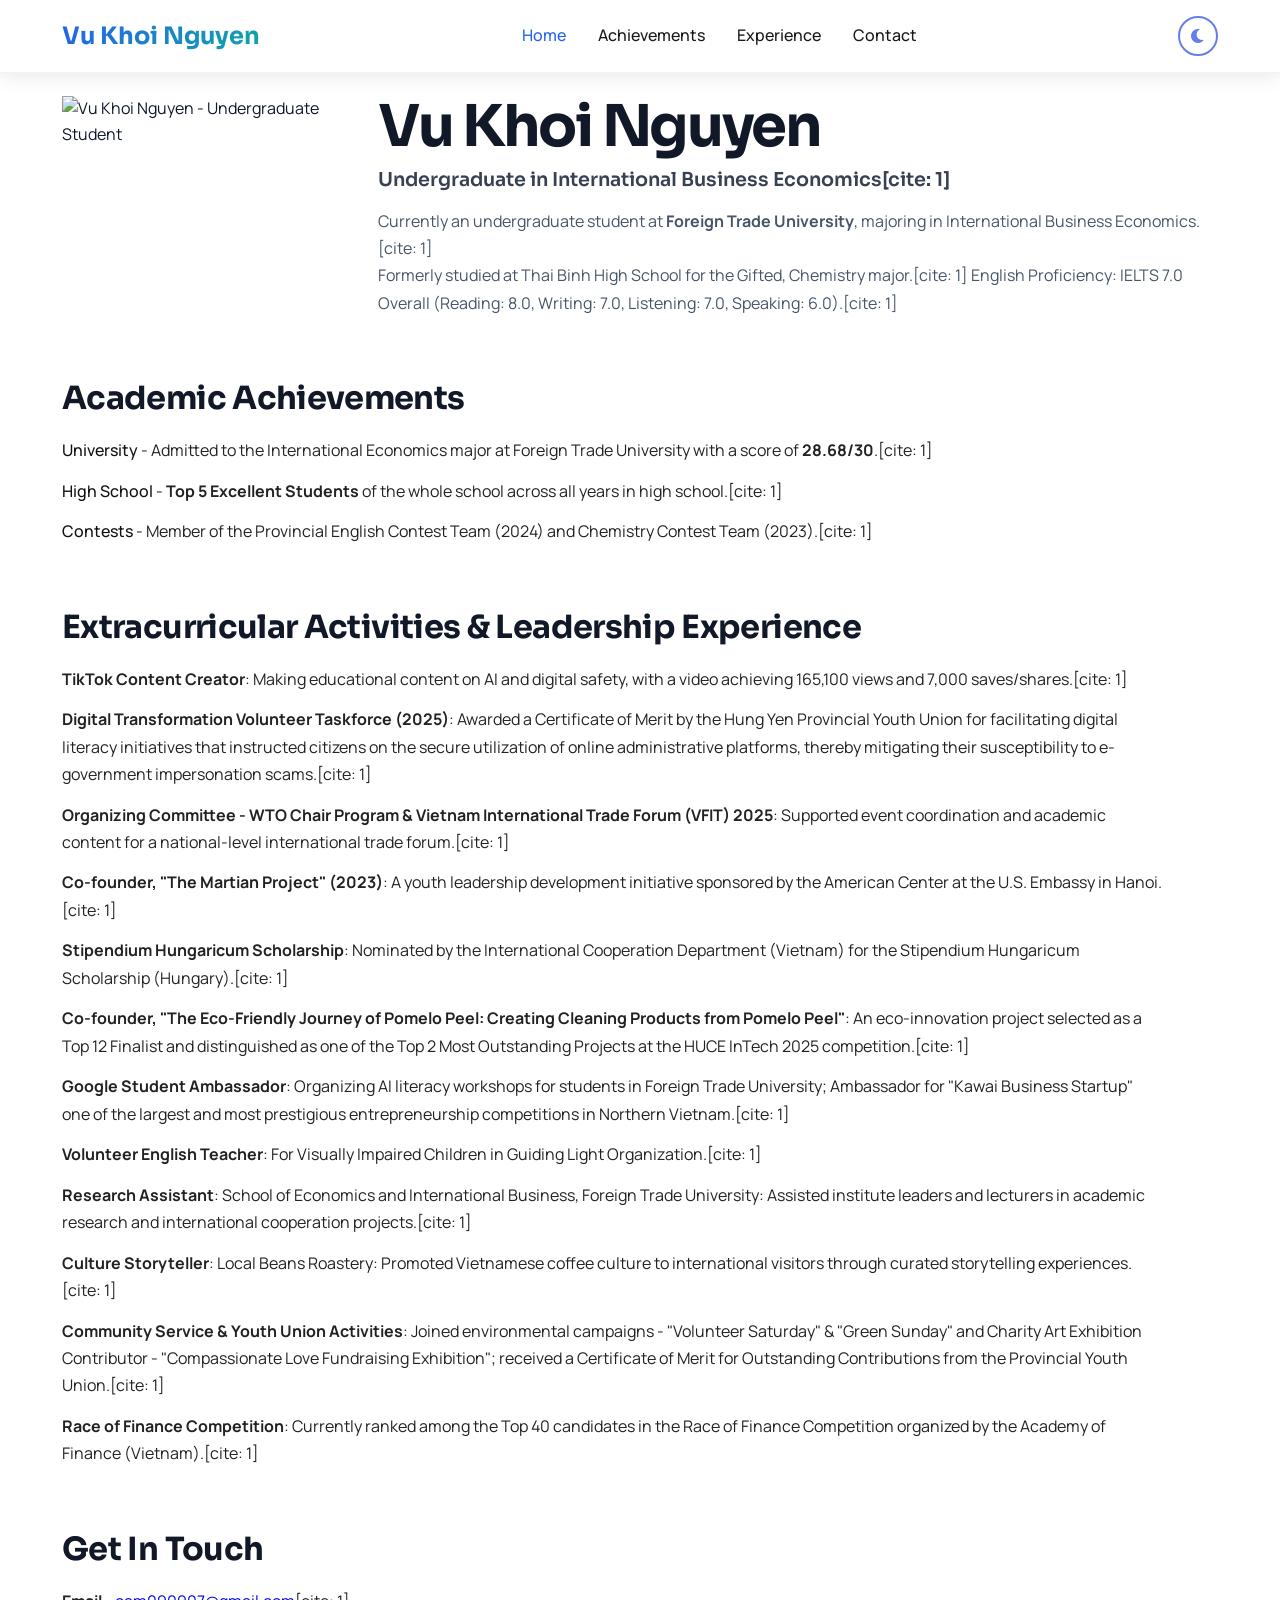
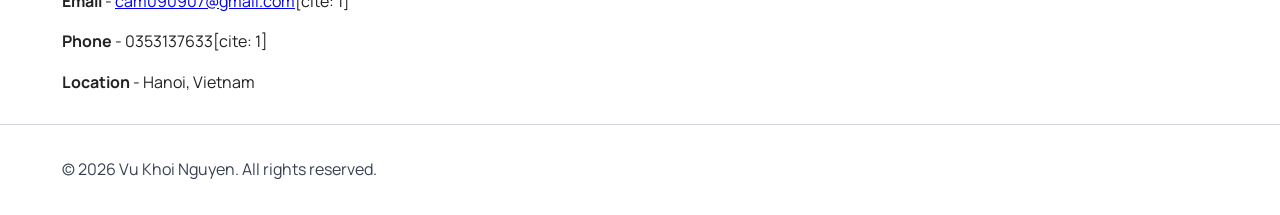
==== commit 98275927: "Update index.html" ====
--- a/index.html
+++ b/index.html
@@ -3,8 +3,8 @@
 <head>
     <meta charset="UTF-8">
     <meta name="viewport" content="width=device-width, initial-scale=1.0">
-    <title>Vo Hoang Nhat Khang (Chris) - PhD Student in NLP</title>
-    <meta name="description" content="PhD Student in Natural Language Processing at MBZUAI. Research in NLP, Multimodal AI, and Large Language Models.">
+    <title>Vu Khoi Nguyen - Undergraduate in Foreign Trade University</title>
+    <meta name="description" content="Undergraduate student at Foreign Trade University, majoring in International Business Economics.[cite: 1]">
     
     <!-- Favicon -->
     <link rel="icon" type="image/svg+xml" href="favicon.svg">
@@ -24,14 +24,12 @@
     <nav class="navbar">
         <div class="nav-container">
             <div class="nav-logo">
-                <a href="#home">Khang Vo</a>
+                <a href="#home">Vu Khoi Nguyen</a>
             </div>
             <ul class="nav-menu">
                 <li><a href="#home">Home</a></li>
-                <li><a href="#latest">Latest</a></li>
-                <li><a href="#publications">Publications</a></li>
-                <li><a href="#projects">Projects</a></li>
-                <li><a href="#media">Media</a></li>
+                <li><a href="#achievements">Achievements</a></li>
+                <li><a href="#experience">Experience</a></li>
                 <li><a href="#contact">Contact</a></li>
             </ul>
             <div class="nav-controls">
@@ -54,104 +52,64 @@
         <div class="hero-container">
             <div class="hero-image">
                 <div class="avatar-container">
-                    <img src="assets/img/images/avatar.jpg" alt="Vo Hoang Nhat Khang (Chris) - PhD Student in NLP" class="hero-avatar">
+                    <img src="assets/img/images/avatar.jpg" alt="Vu Khoi Nguyen - Undergraduate Student" class="hero-avatar">
                     <div class="avatar-glow"></div>
                 </div>
             </div>
             <div class="hero-content hero-content-panel">
-                <h1 class="hero-title" data-text="Vo Hoang Nhat Khang (Chris)">Vo Hoang Nhat Khang (Chris)</h1>
-                <h2 class="hero-subtitle">PhD Student in Natural Language Processing</h2>
+                <h1 class="hero-title" data-text="Vu Khoi Nguyen">Vu Khoi Nguyen</h1>
+                <h2 class="hero-subtitle">Undergraduate in International Business Economics[cite: 1]</h2>
                 <p class="hero-description">
-                    Researching state-of-the-art AI methods in NLP and Multimodal Large Language Models at 
-                    <strong>Mohamed bin Zayed University of Artificial Intelligence (MBZUAI)</strong>
+                    Currently an undergraduate student at <strong>Foreign Trade University</strong>, majoring in International Business Economics.[cite: 1]
                 </p>
                 <p class="hero-description">
-                    I graduated in Computer Science from Ho Chi Minh City University of Technology - Vietnam National University
-                    (HCMUT-VNU) in an accelerated 3.5 years, and I am now pursuing a PhD in NLP at MBZUAI.
-                    Throughout my undergraduate journey under the guidance of
-                    <a href="https://ieeexplore.ieee.org/author/37540326900" target="_blank" rel="noopener">Assoc. Prof. Dr. Tho T. Quan</a>,
-                    I built strong foundations in Machine Learning, Deep Learning, and Multimodal Analysis, with programming experience in Python, C++, and Java.
-                </p>
-                <p class="hero-description">
-                    My current interests focus on <strong>vision-language models</strong>, <strong>uncertainty estimation</strong>,
-                    and <strong>multimodal learning</strong>.
+                    Formerly studied at Thai Binh High School for the Gifted, Chemistry major.[cite: 1] English Proficiency: IELTS 7.0 Overall (Reading: 8.0, Writing: 7.0, Listening: 7.0, Speaking: 6.0).[cite: 1]
                 </p>
             </div>
         </div>
     </section>
 
-    <!-- Latest Section -->
-    <section id="latest" class="latest">
+    <!-- Achievements Section -->
+    <section id="achievements" class="latest">
         <div class="container">
-            <h2 class="section-title">News</h2>
+            <h2 class="section-title">Academic Achievements</h2>
             <div class="latest-list">
-                <p class="latest-line"><span class="latest-date">2026-03</span> - Paper accepted to ACL 2026 Main Conference: <strong>When Morphology Hides in Plain Sight: Breaking the Isolation in Vietnamese and Beyond</strong>. Poster presentation. <a href="projects/hutieubert.html">Project page</a> · <a href="https://github.com/nhatkhangcs/HuTieuBERT" target="_blank" rel="noopener">GitHub</a></p>
-                <p class="latest-line"><span class="latest-date">2025-08</span> - Began PhD at MBZUAI under the guidance of <a href="https://mbzuai.ac.ae/study/faculty/timothy-baldwin/" target="_blank" rel="noopener">Professor Timothy Baldwin</a> and <a href="https://mbzuai.ac.ae/study/faculty/yova-kementchedjhieva/" target="_blank" rel="noopener">Dr. Yova Kementchedjhieva</a>, focusing on uncertainty in multimodal learning and vision-language models (VLMs).</p>
+                <p class="latest-line"><span class="latest-date">University</span> - Admitted to the International Economics major at Foreign Trade University with a score of <strong>28.68/30</strong>.[cite: 1]</p>
+                <p class="latest-line"><span class="latest-date">High School</span> - <strong>Top 5 Excellent Students</strong> of the whole school across all years in high school.[cite: 1]</p>
+                <p class="latest-line"><span class="latest-date">Contests</span> - Member of the Provincial English Contest Team (2024) and Chemistry Contest Team (2023).[cite: 1]</p>
             </div>
         </div>
     </section>
 
-    <!-- Publications Section -->
-    <section id="publications" class="publications">
+    <!-- Experience Section -->
+    <section id="experience" class="publications">
         <div class="container">
-            <h2 class="section-title">Research Publications</h2>
+            <h2 class="section-title">Extracurricular Activities & Leadership Experience</h2>
             <div class="simple-list">
-                <p class="simple-line"><span class="simple-date">2026</span> - <strong>Catching the First Light of Tomorrow: A Hackathon-Based Framework for Introducing High School Students to AI Agents</strong>. AAAI Press · Feb 1, 2026.</p>
-                <p class="simple-line"><span class="simple-date">2026</span> - <strong>Enhancing Water Conservation through Voice-Activated Smart Irrigation: A User-Centric Approach for Sustainable Agriculture in Vietnam</strong>. Springer · Jan 1, 2026.</p>
-                <p class="simple-line"><span class="simple-date">2025</span> - <strong>Revolutionizing Precise Low Back Pain Diagnosis via Contrastive Learning</strong>. Springer · Dec 31, 2025.</p>
-                <p class="simple-line"><span class="simple-date">2025</span> - <strong>A Framework for LLM-Powered Database Construction: Design, Implementation, and Case Studies</strong>. Springer · Dec 31, 2025.</p>
-                <p class="simple-line"><span class="simple-date">2025</span> - <strong>VIEACT-TTS-VC: A Vietnamese End-to-End Text-to-Speech and Voice Conversion Framework Using Low-Resource Adaptable Style Transfer</strong>. Springer · Oct 30, 2025.</p>
-                <p class="simple-line"><span class="simple-date">2025</span> - <strong>When Large Language Models Meet Customer Feedback: A Case Study in Understanding and Analysis</strong>. ICICCT.</p>
-                <p class="simple-line"><span class="simple-date">2024</span> - <strong>TI-JEPA: An Innovative Energy-based Joint Embedding Strategy for Text-Image Multimodal Systems</strong>. SOICT. <a href="https://github.com/nhatkhangcs/tijepa" target="_blank" rel="noopener">GitHub</a></p>
-                <p class="simple-line"><span class="simple-date">2024</span> - <strong>Revitalizing Bahnaric Language through Neural Machine Translation: Challenges, Strategies, and Promising Outcomes</strong>. AAAI Press. <a href="https://github.com/nhatkhangcs/BARTViBa" target="_blank" rel="noopener">GitHub</a></p>
+                <p class="simple-line"><strong>TikTok Content Creator</strong>: Making educational content on AI and digital safety, with a video achieving 165,100 views and 7,000 saves/shares.[cite: 1]</p>
+                <p class="simple-line"><strong>Digital Transformation Volunteer Taskforce (2025)</strong>: Awarded a Certificate of Merit by the Hung Yen Provincial Youth Union for facilitating digital literacy initiatives that instructed citizens on the secure utilization of online administrative platforms, thereby mitigating their susceptibility to e-government impersonation scams.[cite: 1]</p>
+                <p class="simple-line"><strong>Organizing Committee - WTO Chair Program & Vietnam International Trade Forum (VFIT) 2025</strong>: Supported event coordination and academic content for a national-level international trade forum.[cite: 1]</p>
+                <p class="simple-line"><strong>Co-founder, "The Martian Project" (2023)</strong>: A youth leadership development initiative sponsored by the American Center at the U.S. Embassy in Hanoi.[cite: 1]</p>
+                <p class="simple-line"><strong>Stipendium Hungaricum Scholarship</strong>: Nominated by the International Cooperation Department (Vietnam) for the Stipendium Hungaricum Scholarship (Hungary).[cite: 1]</p>
+                <p class="simple-line"><strong>Co-founder, "The Eco-Friendly Journey of Pomelo Peel: Creating Cleaning Products from Pomelo Peel"</strong>: An eco-innovation project selected as a Top 12 Finalist and distinguished as one of the Top 2 Most Outstanding Projects at the HUCE InTech 2025 competition.[cite: 1]</p>
+                <p class="simple-line"><strong>Google Student Ambassador</strong>: Organizing AI literacy workshops for students in Foreign Trade University; Ambassador for "Kawai Business Startup" one of the largest and most prestigious entrepreneurship competitions in Northern Vietnam.[cite: 1]</p>
+                <p class="simple-line"><strong>Volunteer English Teacher</strong>: For Visually Impaired Children in Guiding Light Organization.[cite: 1]</p>
+                <p class="simple-line"><strong>Research Assistant</strong>: School of Economics and International Business, Foreign Trade University: Assisted institute leaders and lecturers in academic research and international cooperation projects.[cite: 1]</p>
+                <p class="simple-line"><strong>Culture Storyteller</strong>: Local Beans Roastery: Promoted Vietnamese coffee culture to international visitors through curated storytelling experiences.[cite: 1]</p>
+                <p class="simple-line"><strong>Community Service & Youth Union Activities</strong>: Joined environmental campaigns - "Volunteer Saturday" & "Green Sunday" and Charity Art Exhibition Contributor - "Compassionate Love Fundraising Exhibition"; received a Certificate of Merit for Outstanding Contributions from the Provincial Youth Union.[cite: 1]</p>
+                <p class="simple-line"><strong>Race of Finance Competition</strong>: Currently ranked among the Top 40 candidates in the Race of Finance Competition organized by the Academy of Finance (Vietnam).[cite: 1]</p>
             </div>
         </div>
     </section>
-
-    <!-- Projects Section -->
-    <section id="projects" class="projects">
-        <div class="container">
-            <h2 class="section-title">Featured Projects</h2>
-            <div class="simple-list">
-                <p class="simple-line"><span class="simple-date">2026</span> - <strong>HuTieuBERT</strong>: ACL 2026 Main Conference paper on morpheme-aware Transformers for Vietnamese. <a href="projects/hutieubert.html">Project page</a> · <a href="https://github.com/nhatkhangcs/HuTieuBERT" target="_blank" rel="noopener">GitHub</a></p>
-                <p class="simple-line"><span class="simple-date">2025</span> - <strong>VitalFit Persona</strong>: AI-powered healthcare application with agentic AI capabilities. <a href="https://github.com/nhatkhangcs/vitalfit-persona" target="_blank" rel="noopener">GitHub</a></p>
-                <p class="simple-line"><span class="simple-date">2025</span> - <strong>V7</strong>: advanced AI system showcasing machine learning and AI implementations. <a href="https://github.com/nhatkhangcs/v7" target="_blank" rel="noopener">GitHub</a></p>
-                <p class="simple-line"><span class="simple-date">2025</span> - <strong>Synthetic Generator</strong>: data generation system for synthetic datasets for machine learning. <a href="https://github.com/nhatkhangcs/synthetic_generator" target="_blank" rel="noopener">GitHub</a></p>
-                <p class="simple-line"><span class="simple-date">2025</span> - <strong>LumbarCLIP</strong>: multimodal CLIP-based framework for low back pain diagnosis. <a href="https://github.com/nhatkhangcs/Lumbar-MedCLIP.git" target="_blank" rel="noopener">GitHub</a></p>
-                <p class="simple-line"><span class="simple-date">2025</span> - <strong>Namizer</strong>: Vietnamese tokenizer that breaks words into 5 components. <a href="https://github.com/nhatkhangcs/namizer" target="_blank" rel="noopener">GitHub</a></p>
-                <p class="simple-line"><span class="simple-date">2024</span> - <strong>TI-JEPA</strong>: text-image joint-embedding predictive architecture for multimodal fusion. <a href="https://github.com/nhatkhangcs/tijepa" target="_blank" rel="noopener">GitHub</a></p>
-                <p class="simple-line"><span class="simple-date">2024</span> - <strong>PhoCLIP</strong>: multimodal CLIP model for Vietnamese text and image processing. <a href="https://github.com/nhatkhangcs/PhoCLIP.git" target="_blank" rel="noopener">GitHub</a></p>
-                <p class="simple-line"><span class="simple-date">2024</span> - <strong>HCMUT Chatbot</strong>: LLM and RAG-based chatbot for university academic admission. <a href="https://github.com/nhatkhangcs/hcmut-chatbot.git" target="_blank" rel="noopener">GitHub</a></p>
-            </div>
-        </div>
-    </section>
-
-    <!-- Media Coverage Section -->
-    <section id="media" class="media">
-        <div class="container">
-            <h2 class="section-title">Media Coverage & Recognition</h2>
-            <div class="simple-list">
-                <p class="simple-line"><strong>Thanh Nien Newspaper</strong> - Early graduation with near-perfect thesis score. <a href="https://thanhnien.vn/bi-quyet-tot-nghiep-som-voi-diem-luan-van-gan-tuyet-doi-cua-nam-sinh-bach-khoa-185250327191048008.htm" target="_blank" rel="noopener">Article</a></p>
-                <p class="simple-line"><strong>Znews.vn</strong> - Young engineer uses AI to change Vietnamese typing. <a href="https://znews.vn/ky-su-tre-dung-ai-thay-doi-cach-go-tieng-viet-post1552246.html" target="_blank" rel="noopener">Article</a></p>
-                <p class="simple-line"><strong>OISP HCMUT</strong> - Bach Khoa International student shines in AmCham Scholarship 2024. <a href="https://oisp.hcmut.edu.vn/cuoc-song-sinh-vien/sv-bach-khoa-quoc-te-toa-sang-chinh-phuc-hoc-bong-amcham-danh-gia-2024.html" target="_blank" rel="noopener">Article</a></p>
-                <p class="simple-line"><strong>OISP HCMUT International</strong> - From barely in to top talented student. <a href="https://oisp.hcmut.edu.vn/en/featured/hcmut-last-minute-miracle-from-barely-in-to-top-talented-student.html" target="_blank" rel="noopener">Article</a></p>
-                <p class="simple-line"><strong>OISP HCMUT</strong> - Rejecting New Zealand study abroad to choose Bach Khoa. <a href="https://oisp.hcmut.edu.vn/cuoc-song-sinh-vien/hoc-thuat-nghien-cuu-khoa-hoc/tu-choi-du-hoc-new-zealand-de-chon-hoc-bach-khoa.html" target="_blank" rel="noopener">Article</a></p>
-                <p class="simple-line"><strong>BK Quoc Te Facebook</strong> - Bach Khoa International Program feature. <a href="https://www.facebook.com/bkquocte/videos/694291076817253" target="_blank" rel="noopener">Video</a></p>
-                <p class="simple-line"><strong>Thanh Nien Facebook</strong> - Social media feature on academic achievements and early graduation. <a href="https://www.facebook.com/thanhnien/posts/pfbid02F6yN18sy3jfau5hc3PH6B5ryKMwdn1nfEK9CAxEwQJbZU9UdMbwHNqdnLcu3AoxRl" target="_blank" rel="noopener">Post</a></p>
-                <p class="simple-line"><strong>BK Quoc Te Facebook</strong> - Academic excellence recognition. <a href="https://www.facebook.com/bkquocte/posts/pfbid02t2pxY7YS5hysxiBxfnH1YT3h8VyM76dcbBNTHwae6WWnLoP6AqRNwxEfW4KBEo4Ml" target="_blank" rel="noopener">Post</a></p>
-            </div>
-        </div>
-    </section>
-
 
     <!-- Contact Section -->
     <section id="contact" class="contact">
         <div class="container">
             <h2 class="section-title">Get In Touch</h2>
             <div class="simple-list">
-                <p class="simple-line"><strong>Email</strong> - <a href="mailto:nhatkhangdtp@gmail.com">nhatkhangdtp@gmail.com</a> · <a href="mailto:Khang.Vo@mbzuai.ac.ae">Khang.Vo@mbzuai.ac.ae</a></p>
-                <p class="simple-line"><strong>Location</strong> - Ho Chi Minh City, Vietnam · Abu Dhabi, UAE (PhD studies)</p>
-                <p class="simple-line"><strong>Links</strong> - <a href="https://linkedin.com/in/khangchris/" target="_blank" rel="noopener">LinkedIn</a> · <a href="https://github.com/nhatkhangcs" target="_blank" rel="noopener">GitHub</a> · <a href="https://scholar.google.com/citations?user=BDpLfNUAAAAJ&hl=en" target="_blank" rel="noopener">Google Scholar</a></p>
+                <p class="simple-line"><strong>Email</strong> - <a href="mailto:cam090907@gmail.com">cam090907@gmail.com</a>[cite: 1]</p>
+                <p class="simple-line"><strong>Phone</strong> - 0353137633[cite: 1]</p>
+                <p class="simple-line"><strong>Location</strong> - Hanoi, Vietnam</p>
             </div>
         </div>
     </section>
@@ -160,7 +118,7 @@
     <footer class="footer">
         <div class="container">
             <div class="footer-content">
-                <p>&copy; 2025 Vo Hoang Nhat Khang (Chris). All rights reserved.</p>
+                <p>&copy; 2026 Vu Khoi Nguyen. All rights reserved.</p>
             </div>
         </div>
     </footer>
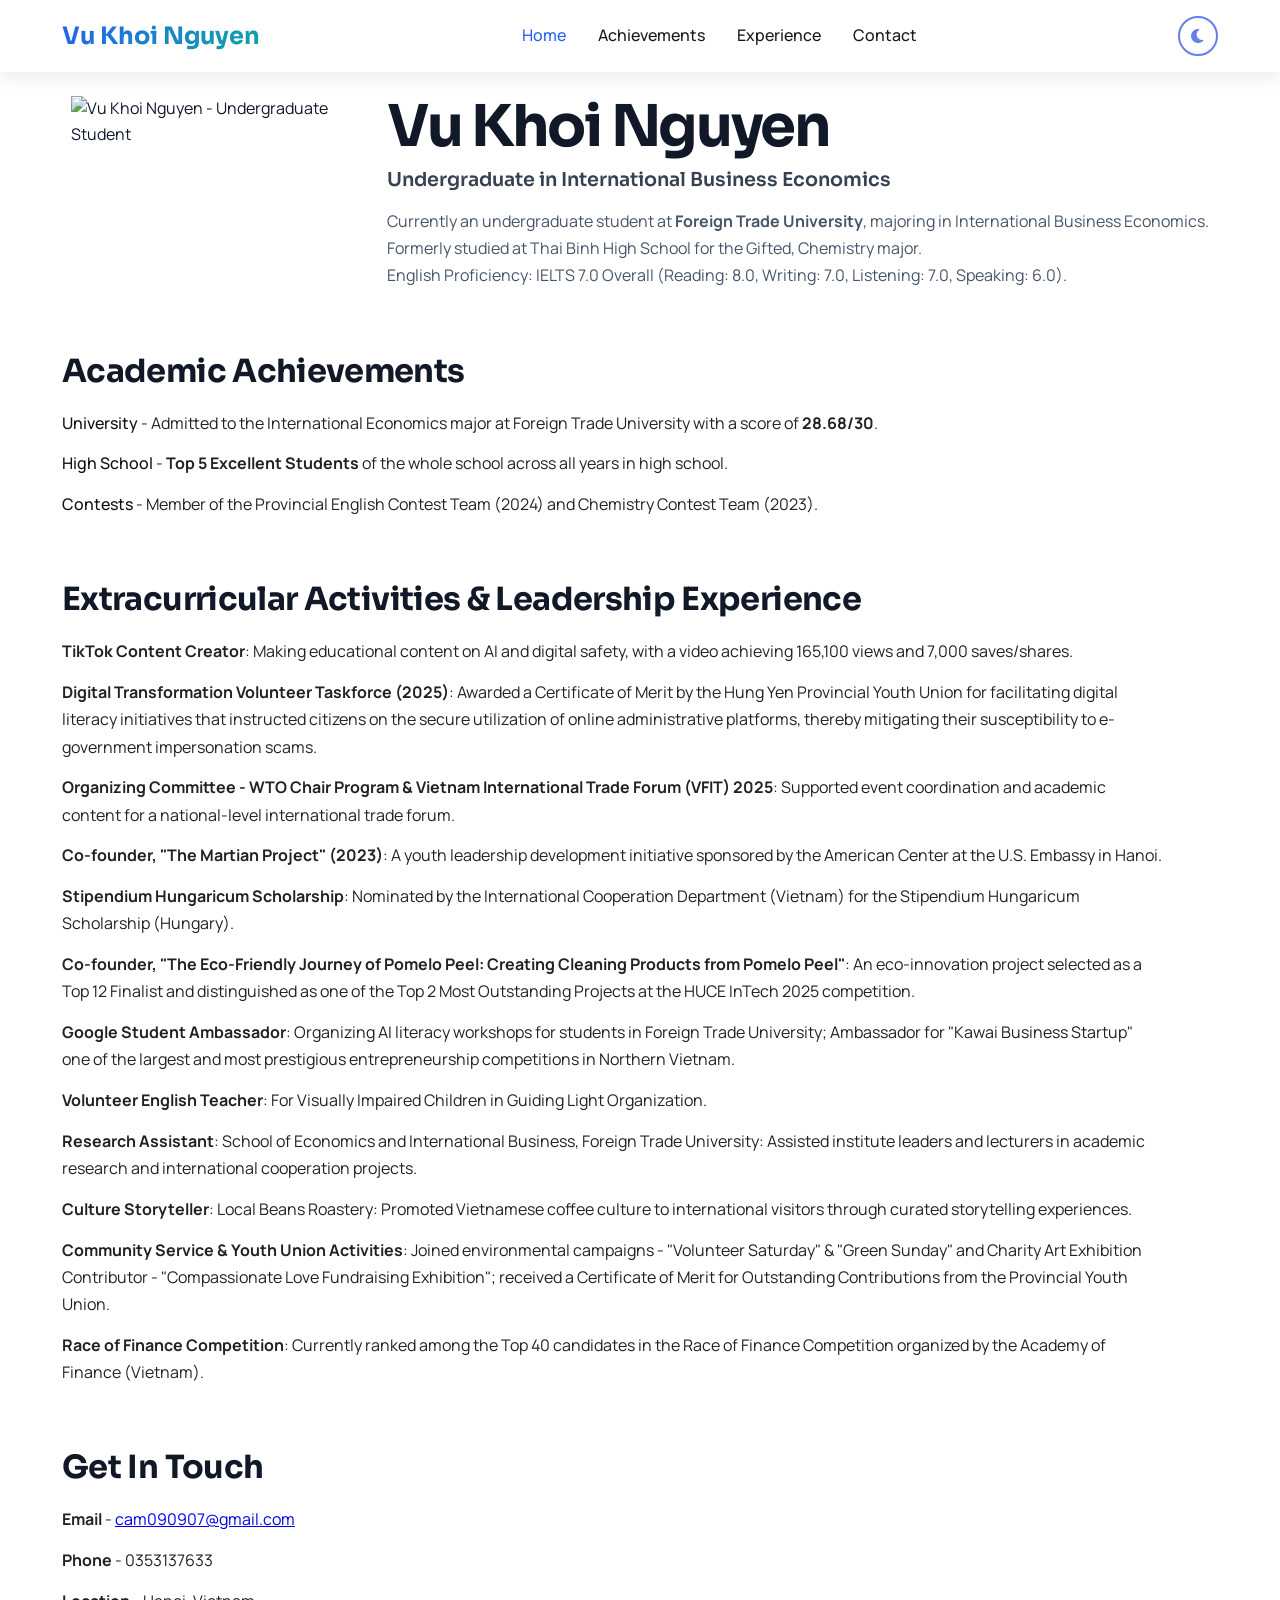
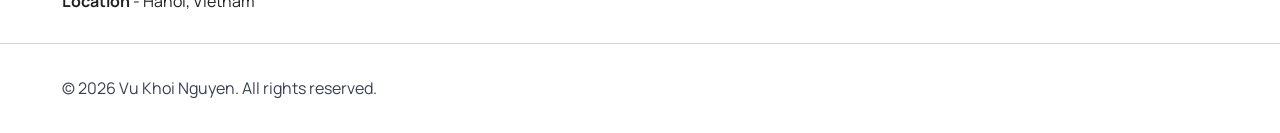
==== commit 507f4db8: "Update index.html" ====
--- a/index.html
+++ b/index.html
@@ -4,7 +4,7 @@
     <meta charset="UTF-8">
     <meta name="viewport" content="width=device-width, initial-scale=1.0">
     <title>Vu Khoi Nguyen - Undergraduate in Foreign Trade University</title>
-    <meta name="description" content="Undergraduate student at Foreign Trade University, majoring in International Business Economics.[cite: 1]">
+    <meta name="description" content="Undergraduate student at Foreign Trade University, majoring in International Business Economics.">
     
     <!-- Favicon -->
     <link rel="icon" type="image/svg+xml" href="favicon.svg">
@@ -58,13 +58,14 @@
             </div>
             <div class="hero-content hero-content-panel">
                 <h1 class="hero-title" data-text="Vu Khoi Nguyen">Vu Khoi Nguyen</h1>
-                <h2 class="hero-subtitle">Undergraduate in International Business Economics[cite: 1]</h2>
+                <h2 class="hero-subtitle">Undergraduate in International Business Economics</h2>
                 <p class="hero-description">
-                    Currently an undergraduate student at <strong>Foreign Trade University</strong>, majoring in International Business Economics.[cite: 1]
+                    Currently an undergraduate student at <strong>Foreign Trade University</strong>, majoring in International Business Economics.
                 </p>
                 <p class="hero-description">
-                    Formerly studied at Thai Binh High School for the Gifted, Chemistry major.[cite: 1] English Proficiency: IELTS 7.0 Overall (Reading: 8.0, Writing: 7.0, Listening: 7.0, Speaking: 6.0).[cite: 1]
-                </p>
+    Formerly studied at Thai Binh High School for the Gifted, Chemistry major. <br>
+    English Proficiency: IELTS 7.0 Overall (Reading: 8.0, Writing: 7.0, Listening: 7.0, Speaking: 6.0).
+</p>
             </div>
         </div>
     </section>
@@ -74,9 +75,9 @@
         <div class="container">
             <h2 class="section-title">Academic Achievements</h2>
             <div class="latest-list">
-                <p class="latest-line"><span class="latest-date">University</span> - Admitted to the International Economics major at Foreign Trade University with a score of <strong>28.68/30</strong>.[cite: 1]</p>
-                <p class="latest-line"><span class="latest-date">High School</span> - <strong>Top 5 Excellent Students</strong> of the whole school across all years in high school.[cite: 1]</p>
-                <p class="latest-line"><span class="latest-date">Contests</span> - Member of the Provincial English Contest Team (2024) and Chemistry Contest Team (2023).[cite: 1]</p>
+                <p class="latest-line"><span class="latest-date">University</span> - Admitted to the International Economics major at Foreign Trade University with a score of <strong>28.68/30</strong>.</p>
+                <p class="latest-line"><span class="latest-date">High School</span> - <strong>Top 5 Excellent Students</strong> of the whole school across all years in high school.</p>
+                <p class="latest-line"><span class="latest-date">Contests</span> - Member of the Provincial English Contest Team (2024) and Chemistry Contest Team (2023).</p>
             </div>
         </div>
     </section>
@@ -86,18 +87,18 @@
         <div class="container">
             <h2 class="section-title">Extracurricular Activities & Leadership Experience</h2>
             <div class="simple-list">
-                <p class="simple-line"><strong>TikTok Content Creator</strong>: Making educational content on AI and digital safety, with a video achieving 165,100 views and 7,000 saves/shares.[cite: 1]</p>
-                <p class="simple-line"><strong>Digital Transformation Volunteer Taskforce (2025)</strong>: Awarded a Certificate of Merit by the Hung Yen Provincial Youth Union for facilitating digital literacy initiatives that instructed citizens on the secure utilization of online administrative platforms, thereby mitigating their susceptibility to e-government impersonation scams.[cite: 1]</p>
-                <p class="simple-line"><strong>Organizing Committee - WTO Chair Program & Vietnam International Trade Forum (VFIT) 2025</strong>: Supported event coordination and academic content for a national-level international trade forum.[cite: 1]</p>
-                <p class="simple-line"><strong>Co-founder, "The Martian Project" (2023)</strong>: A youth leadership development initiative sponsored by the American Center at the U.S. Embassy in Hanoi.[cite: 1]</p>
-                <p class="simple-line"><strong>Stipendium Hungaricum Scholarship</strong>: Nominated by the International Cooperation Department (Vietnam) for the Stipendium Hungaricum Scholarship (Hungary).[cite: 1]</p>
-                <p class="simple-line"><strong>Co-founder, "The Eco-Friendly Journey of Pomelo Peel: Creating Cleaning Products from Pomelo Peel"</strong>: An eco-innovation project selected as a Top 12 Finalist and distinguished as one of the Top 2 Most Outstanding Projects at the HUCE InTech 2025 competition.[cite: 1]</p>
-                <p class="simple-line"><strong>Google Student Ambassador</strong>: Organizing AI literacy workshops for students in Foreign Trade University; Ambassador for "Kawai Business Startup" one of the largest and most prestigious entrepreneurship competitions in Northern Vietnam.[cite: 1]</p>
-                <p class="simple-line"><strong>Volunteer English Teacher</strong>: For Visually Impaired Children in Guiding Light Organization.[cite: 1]</p>
-                <p class="simple-line"><strong>Research Assistant</strong>: School of Economics and International Business, Foreign Trade University: Assisted institute leaders and lecturers in academic research and international cooperation projects.[cite: 1]</p>
-                <p class="simple-line"><strong>Culture Storyteller</strong>: Local Beans Roastery: Promoted Vietnamese coffee culture to international visitors through curated storytelling experiences.[cite: 1]</p>
-                <p class="simple-line"><strong>Community Service & Youth Union Activities</strong>: Joined environmental campaigns - "Volunteer Saturday" & "Green Sunday" and Charity Art Exhibition Contributor - "Compassionate Love Fundraising Exhibition"; received a Certificate of Merit for Outstanding Contributions from the Provincial Youth Union.[cite: 1]</p>
-                <p class="simple-line"><strong>Race of Finance Competition</strong>: Currently ranked among the Top 40 candidates in the Race of Finance Competition organized by the Academy of Finance (Vietnam).[cite: 1]</p>
+                <p class="simple-line"><strong>TikTok Content Creator</strong>: Making educational content on AI and digital safety, with a video achieving 165,100 views and 7,000 saves/shares.</p>
+                <p class="simple-line"><strong>Digital Transformation Volunteer Taskforce (2025)</strong>: Awarded a Certificate of Merit by the Hung Yen Provincial Youth Union for facilitating digital literacy initiatives that instructed citizens on the secure utilization of online administrative platforms, thereby mitigating their susceptibility to e-government impersonation scams.</p>
+                <p class="simple-line"><strong>Organizing Committee - WTO Chair Program & Vietnam International Trade Forum (VFIT) 2025</strong>: Supported event coordination and academic content for a national-level international trade forum.</p>
+                <p class="simple-line"><strong>Co-founder, "The Martian Project" (2023)</strong>: A youth leadership development initiative sponsored by the American Center at the U.S. Embassy in Hanoi.</p>
+                <p class="simple-line"><strong>Stipendium Hungaricum Scholarship</strong>: Nominated by the International Cooperation Department (Vietnam) for the Stipendium Hungaricum Scholarship (Hungary).</p>
+                <p class="simple-line"><strong>Co-founder, "The Eco-Friendly Journey of Pomelo Peel: Creating Cleaning Products from Pomelo Peel"</strong>: An eco-innovation project selected as a Top 12 Finalist and distinguished as one of the Top 2 Most Outstanding Projects at the HUCE InTech 2025 competition.</p>
+                <p class="simple-line"><strong>Google Student Ambassador</strong>: Organizing AI literacy workshops for students in Foreign Trade University; Ambassador for "Kawai Business Startup" one of the largest and most prestigious entrepreneurship competitions in Northern Vietnam.</p>
+                <p class="simple-line"><strong>Volunteer English Teacher</strong>: For Visually Impaired Children in Guiding Light Organization.</p>
+                <p class="simple-line"><strong>Research Assistant</strong>: School of Economics and International Business, Foreign Trade University: Assisted institute leaders and lecturers in academic research and international cooperation projects.</p>
+                <p class="simple-line"><strong>Culture Storyteller</strong>: Local Beans Roastery: Promoted Vietnamese coffee culture to international visitors through curated storytelling experiences.</p>
+                <p class="simple-line"><strong>Community Service & Youth Union Activities</strong>: Joined environmental campaigns - "Volunteer Saturday" & "Green Sunday" and Charity Art Exhibition Contributor - "Compassionate Love Fundraising Exhibition"; received a Certificate of Merit for Outstanding Contributions from the Provincial Youth Union.</p>
+                <p class="simple-line"><strong>Race of Finance Competition</strong>: Currently ranked among the Top 40 candidates in the Race of Finance Competition organized by the Academy of Finance (Vietnam).</p>
             </div>
         </div>
     </section>
@@ -107,8 +108,8 @@
         <div class="container">
             <h2 class="section-title">Get In Touch</h2>
             <div class="simple-list">
-                <p class="simple-line"><strong>Email</strong> - <a href="mailto:cam090907@gmail.com">cam090907@gmail.com</a>[cite: 1]</p>
-                <p class="simple-line"><strong>Phone</strong> - 0353137633[cite: 1]</p>
+                <p class="simple-line"><strong>Email</strong> - <a href="mailto:cam090907@gmail.com">cam090907@gmail.com</a></p>
+                <p class="simple-line"><strong>Phone</strong> - 0353137633</p>
                 <p class="simple-line"><strong>Location</strong> - Hanoi, Vietnam</p>
             </div>
         </div>
